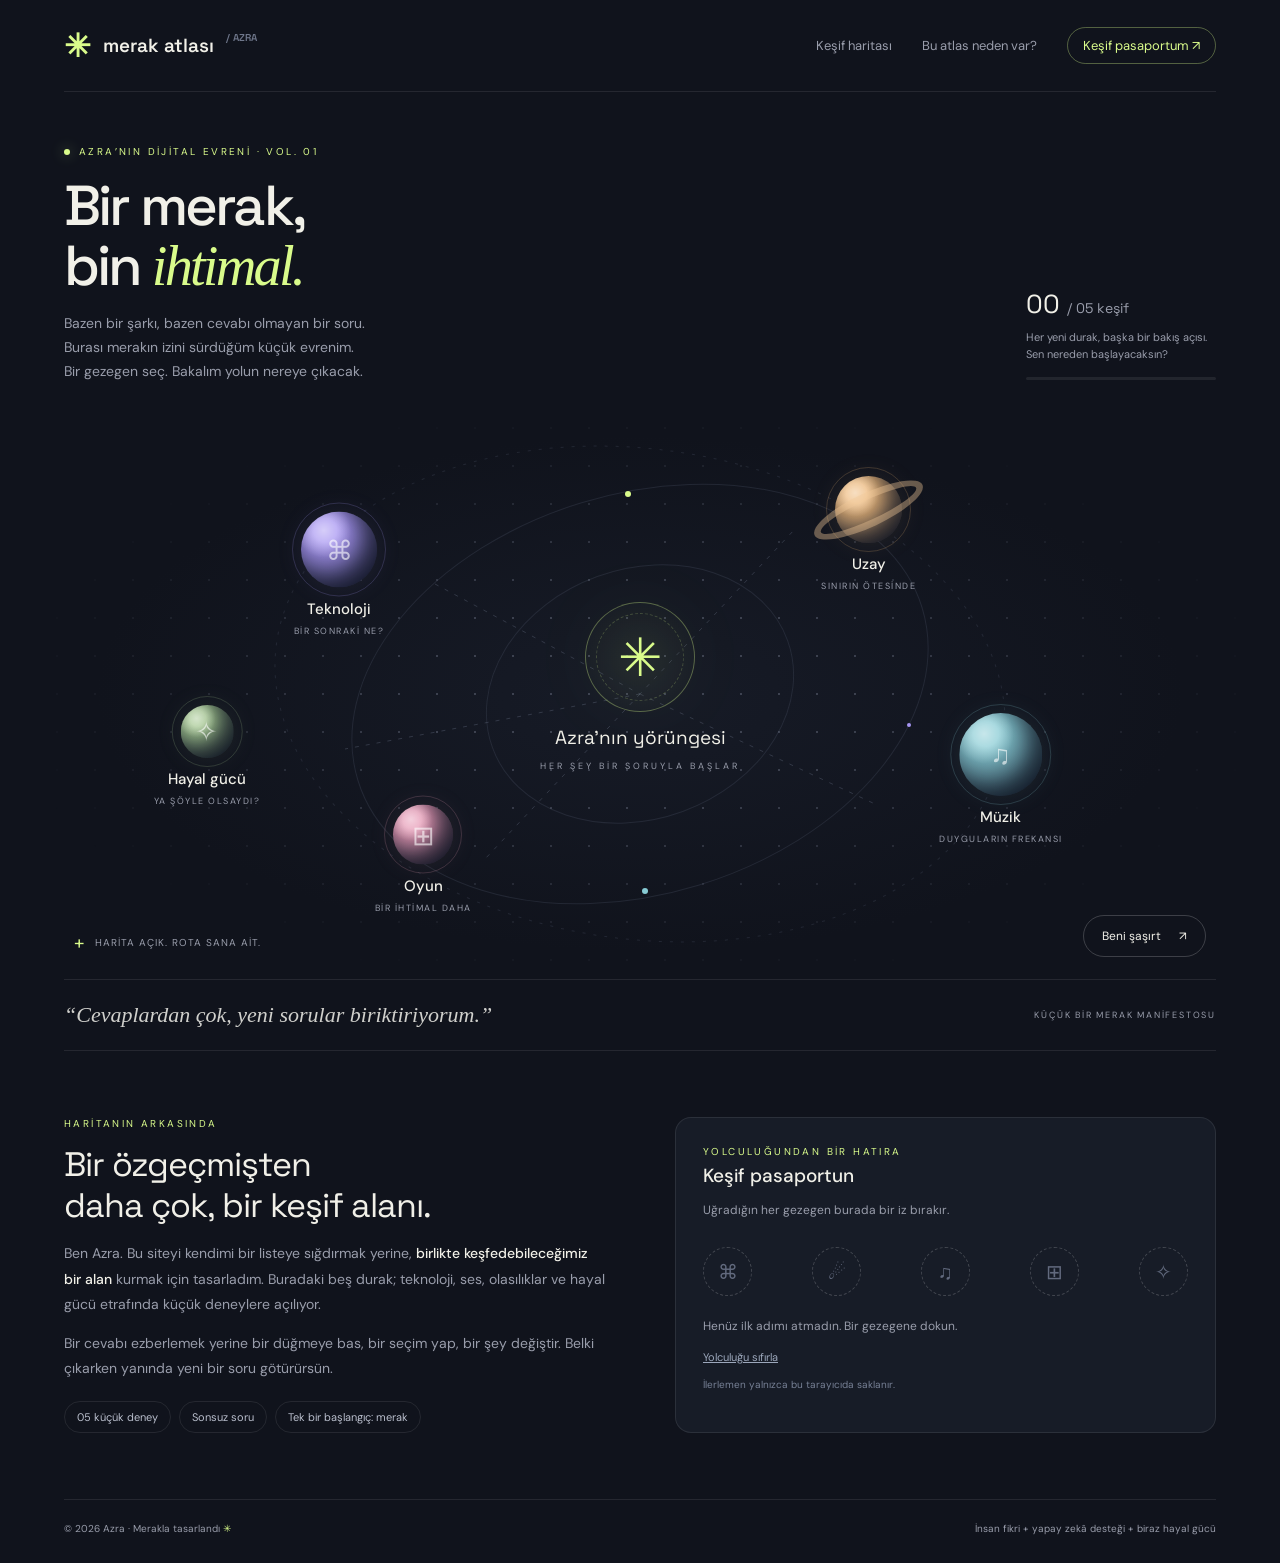
==== index.html @ 56cbf7e5 "Build Azra’s interactive curiosity atlas" ====
<!DOCTYPE html>
<html lang="tr">
<head>
<meta charset="UTF-8"><meta name="viewport" content="width=device-width, initial-scale=1">
<meta name="description" content="Azra’nın Merak Atlası. Teknolojiden müziğe, uzaydan hayal gücüne uzanan etkileşimli bir keşif yolculuğu.">
<meta name="theme-color" content="#10131c"><title>Azra’nın Merak Atlası</title>
<link rel="icon" href="data:image/svg+xml,%3Csvg xmlns='http://www.w3.org/2000/svg' viewBox='0 0 64 64'%3E%3Crect width='64' height='64' rx='18' fill='%2310131c'/%3E%3Cpath d='M32 8L38 26L56 32L38 38L32 56L26 38L8 32L26 26Z' fill='%23d9fb8b'/%3E%3C/svg%3E">
<style>
@import url('https://fonts.googleapis.com/css2?family=DM+Sans:wght@400;500;600;700&family=Space+Grotesk:wght@400;500;600;700&display=swap');
:root{--bg:#10131c;--ink:#f1f0e8;--muted:#999dab;--lime:#d9fb8b;--line:#ffffff16;--panel:#191e2a;--font:'DM Sans',sans-serif}*{box-sizing:border-box}html{scroll-behavior:smooth}body{margin:0;background:var(--bg);color:var(--ink);font-family:var(--font);font-size:15px}button,a,input{ -webkit-tap-highlight-color:transparent}button,input{font:inherit}button,a{touch-action:manipulation}button{cursor:pointer}button:focus-visible,a:focus-visible,input:focus-visible{outline:2px solid var(--lime);outline-offset:5px}button{color:inherit}a{color:inherit;text-decoration:none}header{height:92px;margin:0 5%;display:flex;align-items:center;justify-content:space-between;border-bottom:1px solid var(--line)}.brand{display:flex;gap:12px;align-items:center;font-family:'Space Grotesk',sans-serif;font-weight:600;font-size:19px}.spark{color:var(--lime);font-size:32px}.nav{display:flex;gap:30px;align-items:center;font-size:13px}.nav a{color:var(--muted)}.nav a:hover{color:var(--ink)}.nav .pill{color:var(--lime);border:1px solid #d9fb8b55;padding:9px 15px;border-radius:30px}.intro{padding:53px 5% 0;display:flex;justify-content:space-between;gap:40px;align-items:flex-end}.eyebrow{text-transform:uppercase;letter-spacing:2.4px;font-size:10px;color:var(--lime);display:flex;align-items:center;gap:9px}.dot{height:6px;width:6px;background:var(--lime);border-radius:50%;box-shadow:0 0 14px #d9fb8b77}h1{font-family:'Space Grotesk',sans-serif;font-size:clamp(38px,4.4vw,64px);font-weight:500;line-height:1.06;letter-spacing:-2.8px;margin:18px 0 16px}h1 span{font-family:Georgia,serif;font-style:italic;color:var(--lime);font-weight:400}.intro p{color:var(--muted);line-height:1.7;margin:0;max-width:425px;font-size:14px}.intro-right{max-width:215px;padding-bottom:4px}.intro-right .small{font-size:11px;color:var(--muted);line-height:1.6}.count{font-family:'Space Grotesk',sans-serif;font-size:26px;margin-bottom:8px}.count small{color:var(--muted);font-size:14px}.progress{height:3px;width:190px;background:#ffffff13;margin-top:13px;border-radius:3px;overflow:hidden}.progress i{display:block;width:0;height:100%;background:var(--lime);transition:width .5s}.map-wrap{position:relative;margin:25px 3% 0}.map{height:570px;position:relative;isolation:isolate;overflow:hidden;border-radius:20px;background:radial-gradient(ellipse at 50% 50%,#242b3c55,transparent 64%)}.grid{position:absolute;inset:0;z-index:-2;opacity:.26;background-image:radial-gradient(#aeb6ce 1px,transparent 1px);background-size:38px 38px;mask-image:radial-gradient(ellipse,#000 25%,transparent 75%)}.orbits{position:absolute;width:770px;height:510px;left:50%;top:50%;transform:translate(-50%,-50%);color:#626b8238;pointer-events:none}.orbit{fill:none;stroke:currentColor;stroke-width:1}.orbit.dashed{stroke-dasharray:3 8}.connections{stroke:#77829a4d;stroke-dasharray:4 7;stroke-width:1;fill:none}.center{position:absolute;left:50%;top:49%;transform:translate(-50%,-50%);text-align:center;pointer-events:none}.core{width:110px;height:110px;border:1px solid #d9fb8b55;border-radius:50%;display:grid;place-items:center;position:relative;background:radial-gradient(circle,#d9fb8b16,transparent);box-shadow:0 0 80px #d9fb8b0a;margin:auto}.core:before{content:'';position:absolute;inset:10px;border:1px dashed #d9fb8b35;border-radius:50%;animation:spin 80s linear infinite}.core span{font-size:53px;color:var(--lime);font-weight:400}.center p{font-family:'Space Grotesk',sans-serif;margin:13px 0 4px;font-size:19px}.center small{font-size:9px;color:var(--muted);letter-spacing:3px;text-transform:uppercase}.planet{position:absolute;transform:translate(-50%,-50%);border:0;background:transparent;display:flex;flex-direction:column;align-items:center;gap:11px;padding:14px;min-width:130px;transition:filter .3s;--color:#92a8ff}.planet:hover .sphere,.planet:focus-visible .sphere{transform:translateY(-7px) scale(1.07);box-shadow:0 0 50px color-mix(in srgb,var(--color) 25%,transparent)}.sphere{width:76px;height:76px;border-radius:50%;background:radial-gradient(circle at 30% 25%,#fff8 0,transparent 35%),radial-gradient(circle at 32% 25%,var(--color) 0,var(--color) 15%,#141b2d 94%);box-shadow:inset -12px -10px 18px #090d1877,0 0 28px color-mix(in srgb,var(--color) 10%,transparent);position:relative;transition:transform .4s,box-shadow .4s;display:grid;place-items:center;color:#fff9;font-size:27px;font-family:'Space Grotesk',sans-serif}.sphere:after{content:'';position:absolute;inset:-9px;border:1px solid color-mix(in srgb,var(--color) 20%,transparent);border-radius:50%}.planet .label{font-size:15px;font-weight:500}.planet .sub{font-size:9px;letter-spacing:1.5px;text-transform:uppercase;color:var(--muted);margin-top:-5px}.planet.visited .label:after{content:' ↗';color:var(--lime)}.planet.visited .sphere:after{border-color:var(--lime)}.tech{left:25%;top:29%;--color:#a795f2}.cosmos{left:69%;top:22%;--color:#eeb97b}.music{left:80%;top:65%;--color:#87cbd4}.play{left:32%;top:79%;--color:#e699b5}.create{left:14%;top:61%;--color:#a4c790}.cosmos .sphere{height:67px;width:67px}.music .sphere{width:83px;height:83px}.play .sphere{width:60px;height:60px}.create .sphere{width:53px;height:53px}.cosmos .ring{position:absolute;width:119px;height:34px;border:7px solid #f0c79765;transform:rotate(-25deg);border-radius:50%}.map-note{position:absolute;left:3%;bottom:24px;color:var(--muted);font-size:10px;letter-spacing:1px;display:flex;gap:10px;align-items:center}.map-note:before{content:'+';font-size:19px;color:var(--lime)}.random{position:absolute;right:3%;bottom:22px;background:transparent;border:1px solid #ffffff30;border-radius:28px;padding:12px 18px;font-size:12px}.random:hover{background:var(--lime);color:var(--bg);border-color:var(--lime)}.random span{margin-left:15px}.ticker{margin:0 5%;padding:22px 0;border-top:1px solid var(--line);border-bottom:1px solid var(--line);display:flex;justify-content:space-between;gap:15px;align-items:center}.ticker p{font-family:Georgia,serif;font-size:22px;font-style:italic;margin:0;color:#d0d0cc}.ticker .tiny{text-transform:uppercase;letter-spacing:1.8px;font-size:9px;color:var(--muted)}.about{padding:66px 5%;display:grid;grid-template-columns:1fr 1fr;gap:70px;max-width:1300px;margin:auto}.about h2{font-family:'Space Grotesk',sans-serif;font-weight:400;font-size:34px;letter-spacing:-1px;line-height:1.2;margin:15px 0}.about p{font-size:14px;color:var(--muted);line-height:1.8}.about strong{font-weight:500;color:var(--ink)}.tags{display:flex;flex-wrap:wrap;gap:8px;margin-top:20px}.tags span{font-size:11px;border:1px solid var(--line);border-radius:20px;padding:8px 12px;color:#b9becc}.passport{background:#171c27;border:1px solid var(--line);border-radius:16px;padding:27px;position:relative}.passport h3{font-weight:500;font-size:19px;margin:5px 0 9px}.stamps{display:flex;justify-content:space-between;gap:12px;margin:26px 0 20px}.stamp{height:49px;width:49px;border:1px dashed #ffffff30;color:#626a7e;border-radius:50%;display:grid;place-items:center;font-size:20px;transition:.4s}.stamp.done{background:#d9fb8b15;color:var(--lime);border-color:var(--lime);transform:rotate(-9deg)}.passport p{font-size:12px;margin-bottom:0}.reset{background:none;border:0;padding:0;color:#9ca7bb;font-size:11px;text-decoration:underline;margin-top:12px}footer{margin:0 5%;border-top:1px solid var(--line);padding:22px 0 28px;display:flex;justify-content:space-between;font-size:10px;color:var(--muted)}.footer-spark{color:var(--lime)}dialog{border:1px solid #ffffff20;border-radius:22px;background:#171d29;color:var(--ink);padding:0;width:min(600px,calc(100% - 28px));max-height:88dvh;box-shadow:0 30px 150px #0009}dialog::backdrop{background:#070b14c9;backdrop-filter:blur(9px)}.dialog-inner{padding:33px}.dialog-top{display:flex;justify-content:space-between;align-items:center}.dialog-number{font-size:10px;letter-spacing:2px;color:var(--lime)}.close{border:1px solid var(--line);background:transparent;border-radius:50%;width:34px;height:34px;font-size:21px}.close:hover{background:#ffffff12}dialog h2{font-family:'Space Grotesk',sans-serif;font-size:34px;font-weight:500;letter-spacing:-1.5px;margin:25px 0 12px}dialog p{color:#adb4c4;line-height:1.75;font-size:14px}.experiment{background:#10151f;border:1px solid #ffffff10;border-radius:14px;padding:22px;margin-top:23px}.experiment h3{font-size:15px;font-weight:500;margin:0 0 10px}.experiment label{display:block;color:#b5bbca;font-size:12px;margin-bottom:12px}.choices{display:flex;gap:8px;flex-wrap:wrap}.choices button,.action{background:#242c3d;border:1px solid #ffffff15;border-radius:9px;padding:10px 14px;font-size:12px}.choices button:hover,.choices button.selected{border-color:var(--lime);color:var(--lime);background:#d9fb8b0c}.result{margin:17px 0 0!important;min-height:24px;color:var(--lime)!important;font-size:13px!important}.experiment input[type=range]{width:100%;accent-color:var(--lime)}.value{font-family:'Space Grotesk',sans-serif;color:var(--lime);font-size:29px;margin:12px 0}.dialog-foot{border-top:1px solid var(--line);padding-top:18px;margin-top:25px;color:#828b9d;font-size:10px;letter-spacing:.5px}.mini-grid{display:grid;grid-template-columns:repeat(3,1fr);gap:7px;margin-top:16px}.mini-grid button{aspect-ratio:1.5;border:1px solid #ffffff18;background:#242c3d;border-radius:8px;font-size:23px}.mini-grid button:hover{border-color:var(--lime)}.visualizer{display:flex;align-items:center;justify-content:center;gap:5px;height:65px;margin:14px 0}.visualizer i{display:block;width:7px;height:10px;background:#87cbd4;border-radius:5px;transition:height .3s}.visualizer.active i{animation:wave .7s ease-in-out infinite alternate;animation-delay:calc(var(--i)*-.09s)}@keyframes wave{to{height:calc(14px + var(--i)*4px)}}@keyframes spin{to{transform:rotate(360deg)}}.toast{position:fixed;bottom:25px;left:50%;transform:translate(-50%,30px);background:var(--lime);color:var(--bg);padding:13px 22px;border-radius:30px;opacity:0;pointer-events:none;transition:.4s;z-index:5;font-size:13px;text-align:center}.toast.show{opacity:1;transform:translate(-50%,0)}
@media(min-width:1500px){body{max-width:1600px;margin:auto}.map{height:650px}}@media(max-width:760px){header{height:75px}.brand{font-size:16px}.nav{gap:16px}.nav a:first-child{display:none}.intro{padding-top:35px;align-items:flex-start}.intro-right{display:none}h1{letter-spacing:-1.8px}.intro p{font-size:13px}.map-wrap{margin-top:10px}.map{height:570px}.orbits{width:620px;height:540px}.tech{left:27%;top:21%}.cosmos{left:74%;top:26%}.music{left:77%;top:68%}.create{left:20%;top:51%}.play{left:35%;top:80%}.core{width:84px;height:84px}.core span{font-size:40px}.center{left:52%;top:48%}.center p{font-size:16px}.sphere{width:63px;height:63px}.music .sphere{width:67px;height:67px}.planet{min-width:100px;padding:10px;gap:10px}.planet .label{font-size:13px}.planet .sub{font-size:8px}.map-note{bottom:13px;font-size:8px;max-width:110px;line-height:1.6}.random{bottom:10px;font-size:10px;padding:10px 13px}.ticker{padding:21px 0}.ticker p{font-size:18px;max-width:230px}.ticker .tiny{font-size:8px;max-width:70px;text-align:right}.about{padding:40px 5%;grid-template-columns:1fr;gap:25px}.about h2{font-size:29px}.dialog-inner{padding:24px}.dialog-inner h2{font-size:29px}.experiment{padding:18px}footer{font-size:9px;gap:20px}.toast{width:85%;border-radius:15px}.stamps{gap:8px}.stamp{width:44px;height:44px}}
@media(prefers-reduced-motion:reduce){*,*:before,*:after{animation:none!important;transition:none!important;scroll-behavior:auto!important}}
</style></head>
<body>
<header><a href="#" class="brand" aria-label="Merak Atlası ana sayfa"><span class="spark">✳</span> merak atlası<span style="color:#6f778b;font-size:10px;align-self:flex-start;margin-top:5px">/ AZRA</span></a><nav class="nav" aria-label="Ana menü"><a href="#harita">Keşif haritası</a><a href="#hikaye">Bu atlas neden var?</a><a class="pill" href="#pasaport">Keşif pasaportum ↗</a></nav></header>
<main>
<section class="intro"><div><div class="eyebrow"><span class="dot"></span> AZRA’NIN DİJİTAL EVRENİ · VOL. 01</div><h1>Bir merak,<br>bin <span>ihtimal.</span></h1><p>Bazen bir şarkı, bazen cevabı olmayan bir soru.<br>Burası merakın izini sürdüğüm küçük evrenim.<br>Bir gezegen seç. Bakalım yolun nereye çıkacak.</p></div><div class="intro-right"><div class="count"><span id="count">00</span> <small>/ 05 keşif</small></div><div class="small">Her yeni durak, başka bir bakış açısı.<br>Sen nereden başlayacaksın?</div><div class="progress" role="progressbar" aria-label="Keşif ilerlemesi" aria-valuemin="0" aria-valuemax="5" aria-valuenow="0"><i id="progress"></i></div></div></section>
<section class="map-wrap" id="harita" aria-label="Etkileşimli merak haritası"><div class="map"><div class="grid"></div><svg class="orbits" viewBox="0 0 770 510" aria-hidden="true"><ellipse class="orbit" cx="385" cy="255" rx="157" ry="125" transform="rotate(-20 385 255)"/><ellipse class="orbit" cx="385" cy="255" rx="295" ry="200" transform="rotate(-17 385 255)"/><ellipse class="orbit dashed" cx="385" cy="255" rx="367" ry="245" transform="rotate(8 385 255)"/><path class="connections" d="M180 145L385 255L540 90M385 255L620 365M385 255L230 420M385 255L90 310"/><circle cx="373" cy="55" r="3" fill="#d9fb8b"/><circle cx="654" cy="286" r="2" fill="#a795f2"/><circle cx="390" cy="452" r="3" fill="#87cbd4"/></svg><div class="center"><div class="core"><span>✳</span></div><p>Azra’nın yörüngesi</p><small>Her şey bir soruyla başlar</small></div>
<button class="planet tech" data-topic="tech" aria-label="Teknoloji gezegenini keşfet"><span class="sphere">⌘</span><span class="label">Teknoloji</span><span class="sub">Bir sonraki ne?</span></button>
<button class="planet cosmos" data-topic="cosmos" aria-label="Uzay gezegenini keşfet"><span class="sphere"><span class="ring"></span></span><span class="label">Uzay</span><span class="sub">Sınırın ötesinde</span></button>
<button class="planet music" data-topic="music" aria-label="Müzik gezegenini keşfet"><span class="sphere">♫</span><span class="label">Müzik</span><span class="sub">Duyguların frekansı</span></button>
<button class="planet play" data-topic="play" aria-label="Oyun gezegenini keşfet"><span class="sphere">⊞</span><span class="label">Oyun</span><span class="sub">Bir ihtimal daha</span></button>
<button class="planet create" data-topic="create" aria-label="Hayal gücü gezegenini keşfet"><span class="sphere">✧</span><span class="label">Hayal gücü</span><span class="sub">Ya şöyle olsaydı?</span></button>
<div class="map-note">HARİTA AÇIK. ROTA SANA AİT.</div><button class="random" id="random">Beni şaşırt <span>↗</span></button></div></section>
<div class="ticker"><p>“Cevaplardan çok, yeni sorular biriktiriyorum.”</p><span class="tiny">Küçük bir merak manifestosu</span></div>
<section class="about" id="hikaye"><div><div class="eyebrow">HARİTANIN ARKASINDA</div><h2>Bir özgeçmişten<br>daha çok, bir keşif alanı.</h2><p>Ben Azra. Bu siteyi kendimi bir listeye sığdırmak yerine, <strong>birlikte keşfedebileceğimiz bir alan</strong> kurmak için tasarladım. Buradaki beş durak; teknoloji, ses, olasılıklar ve hayal gücü etrafında küçük deneylere açılıyor.</p><p>Bir cevabı ezberlemek yerine bir düğmeye bas, bir seçim yap, bir şey değiştir. Belki çıkarken yanında yeni bir soru götürürsün.</p><div class="tags"><span>05 küçük deney</span><span>Sonsuz soru</span><span>Tek bir başlangıç: merak</span></div></div><aside class="passport" id="pasaport"><div class="eyebrow">YOLCULUĞUNDAN BİR HATIRA</div><h3>Keşif pasaportun</h3><p>Uğradığın her gezegen burada bir iz bırakır.</p><div class="stamps" aria-label="Keşfedilen gezegenler"><span class="stamp" data-stamp="tech" title="Teknoloji">⌘</span><span class="stamp" data-stamp="cosmos" title="Uzay">☄</span><span class="stamp" data-stamp="music" title="Müzik">♫</span><span class="stamp" data-stamp="play" title="Oyun">⊞</span><span class="stamp" data-stamp="create" title="Hayal gücü">✧</span></div><p id="passport-text" aria-live="polite">Henüz ilk adımı atmadın. Bir gezegene dokun.</p><button class="reset" id="reset">Yolculuğu sıfırla</button><p style="font-size:10px;color:#778196">İlerlemen yalnızca bu tarayıcıda saklanır.</p></aside></section>
</main><footer><span>© <span id="year">2026</span> Azra · Merakla tasarlandı <span class="footer-spark">✳</span></span><span>İnsan fikri + yapay zekâ desteği + biraz hayal gücü</span></footer>
<dialog id="detail" aria-labelledby="dialog-title"><div class="dialog-inner"><div class="dialog-top"><span class="dialog-number" id="dialog-number"></span><button class="close" id="close" aria-label="Gezegeni kapat">×</button></div><h2 id="dialog-title"></h2><p id="dialog-desc"></p><div class="experiment" id="experiment"></div><div class="dialog-foot">MERAK ATLASI / Her keşif yeni bir sorunun başlangıcı.</div></div></dialog><div class="toast" role="status" id="toast"></div>
<script>
'use strict';
const $=s=>document.querySelector(s);const $$=s=>[...document.querySelectorAll(s)];
const topics={
tech:{n:'01',title:'Geleceği kim tasarlıyor?',desc:'Teknolojiye bakınca yalnızca ekranları değil, henüz kurulmamış ihtimalleri de görüyorum. Bir fikri çalışan bir şeye dönüştürmek nasıl bir his? Bu atlas, o sorunun küçük bir denemesi.',html:'<h3>Bir yapay zekâya ne öğretirdin?</h3><label>Bir görev seç, arkasındaki soruyu keşfet.</label><div class="choices"><button data-ai="art">Sanat üretmek</button><button data-ai="nature">Doğayı korumak</button><button data-ai="space">Uzayı keşfetmek</button></div><p class="result" id="ai-result" aria-live="polite">Bir fikrin peşinden git. ↗</p>'},
cosmos:{n:'02',title:'Ya başka bir yerde olsaydık?',desc:'Gökyüzüne bakınca ölçeğimiz değişiyor. Aynı insan, başka bir gezegende bambaşka bir ağırlığa sahip olabilir. Peki bizi biz yapan, bulunduğumuz yer mi?',html:'<h3>Kozmik tartı</h3><label for="weight">Dünya’daki kütleni seç (kg). Bu bilgi kaydedilmez.</label><input id="weight" type="range" min="10" max="150" value="60"><div class="value"><span id="earth-weight">60</span> kg</div><div class="choices"><button data-gravity="0.165">Ay</button><button data-gravity="0.38" class="selected">Mars</button><button data-gravity="2.53">Jüpiter</button></div><p class="result" id="gravity-result" aria-live="polite">Mars’ta bir tartı yaklaşık 22,8 kg gösterirdi.</p><p style="font-size:11px;margin-bottom:0">Kütlen değişmez; yerçekimine bağlı ağırlığın değişir. Değerler yaklaşık yüzey yerçekimi oranlarıdır. Jüpiter’in katı bir yüzeyi yoktur; sonuç kuramsaldır.</p>'},
music:{n:'03',title:'Bir duygunun sesi var mı?',desc:'Bazen kelimeler yetmez; bir ritim işi devralır. Aynı birkaç nota, başka bir hızda bambaşka hissettirebilir. Burada hazır bir çalma listesi yerine kendi küçük ses manzaran var.',html:'<h3>Şu an hangi frekanstasın?</h3><label>Bir ruh hâli seç. Üç notalık küçük bir ses çalacak.</label><div class="choices"><button data-mood="calm">Sakin bir akşam</button><button data-mood="focus">Tam odak</button><button data-mood="bright">Biraz enerji</button></div><div class="visualizer" aria-hidden="true">'+Array.from({length:13},(_,i)=>'<i style="--i:'+((i%7)+1)+'"></i>').join('')+'</div><p class="result" id="music-result" aria-live="polite">Sesi başlatmak için bir ruh hâline dokun.</p><button class="action" id="stop-sound">Sesi durdur</button>'},
play:{n:'04',title:'Her seçim başka bir dünya.',desc:'Oyunları ilginç yapan şey, aynı kuralların içinde farklı yollar bulabilmek. Bazen hız, bazen dikkat, bazen de yeniden denemek gerekiyor. Şimdi kısa bir hafıza molası.',html:'<h3>Yörünge hafızası</h3><label>Altı kartın içinde üç eş çift var. Hepsini bulabilir misin?</label><div class="mini-grid" id="memory"></div><p class="result" id="game-result" aria-live="polite">İlk iki kartını seç.</p><button class="action" id="new-game">Yeniden karıştır ↻</button>'},
create:{n:'05',title:'Olmayan bir şeyi hayal et.',desc:'Yeni fikirler bazen çok uzak iki şeyi yan yana koyunca beliriyor. Bir kütüphane ile bir bulutun ortak noktası ne olabilir? Cevap aramak zorunda değilsin. Bir tane icat edebilirsin.',html:'<h3>Fikir çarpıştırıcısı</h3><label>İki beklenmedik kavram, tek bir yeni ihtimal.</label><div id="idea" class="value" style="font-size:23px">Bir bulut + bir kütüphane</div><button class="action" id="new-idea">Yeni bir ihtimal üret ↗</button><p class="result" id="idea-result" aria-live="polite">Ya her yağmur damlası bir hikâye taşısaydı?</p>'}
};
let visited=new Set();try{const saved=JSON.parse(localStorage.getItem('azra-atlas-v1')||'[]');if(Array.isArray(saved))visited=new Set(saved.filter(k=>Object.hasOwn(topics,k)));}catch{}
let activeTopic=null,lastTrigger=null,gameTimer=null,audioCtx=null,soundNodes=[],soundTimer=null;
function save(){try{localStorage.setItem('azra-atlas-v1',JSON.stringify([...visited]));}catch{}}
function update(){ $('#count').textContent=String(visited.size).padStart(2,'0');$('#progress').style.width=visited.size*20+'%';$('.progress').setAttribute('aria-valuenow',visited.size);$$('[data-topic]').forEach(e=>e.classList.toggle('visited',visited.has(e.dataset.topic)));$$('[data-stamp]').forEach(e=>{e.classList.toggle('done',visited.has(e.dataset.stamp));e.setAttribute('aria-label',topics[e.dataset.stamp].title+(visited.has(e.dataset.stamp)?' — keşfedildi':' — henüz keşfedilmedi'));});$('#passport-text').textContent=visited.size===5?'Tüm yörüngeleri keşfettin. Artık sen de bu atlasın bir parçasısın. ✳':visited.size?visited.size+' / 5 durak keşfedildi. Sıradaki soru hangi gezegende?':'Henüz ilk adımı atmadın. Bir gezegene dokun.';}
function toast(t){$('#toast').textContent=t;$('#toast').classList.add('show');setTimeout(()=>$('#toast').classList.remove('show'),3500);}
function openTopic(key,trigger){stopSound();clearTimeout(gameTimer);activeTopic=key;lastTrigger=trigger||$('#random');const t=topics[key];$('#dialog-number').textContent='KEŞİF '+t.n+' / 05';$('#dialog-title').textContent=t.title;$('#dialog-desc').textContent=t.desc;$('#experiment').innerHTML=t.html;const wasComplete=visited.size===5;visited.add(key);save();update();$('#detail').showModal();$('#detail').scrollTop=0;if(!wasComplete&&visited.size===5)toast('Beş gezegen, beş yeni bakış açısı. Yolculuk tamam! ✳');setup(key);}
$$('[data-topic]').forEach(b=>b.addEventListener('click',()=>openTopic(b.dataset.topic,b)));
$('#random').addEventListener('click',()=>{const unexplored=Object.keys(topics).filter(k=>!visited.has(k));const pool=unexplored.length?unexplored:Object.keys(topics);openTopic(pool[Math.floor(Math.random()*pool.length)],$('#random'));});
$('#close').addEventListener('click',()=>$('#detail').close());$('#detail').addEventListener('click',e=>{if(e.target===$('#detail')){const r=$('#detail').getBoundingClientRect();if(e.clientX<r.left||e.clientX>r.right||e.clientY<r.top||e.clientY>r.bottom)$('#detail').close();}});$('#detail').addEventListener('close',()=>{stopSound();clearTimeout(gameTimer);lastTrigger?.focus();});
$('#reset').addEventListener('click',()=>{visited.clear();save();update();toast('Yeni bir yolculuk için her şey hazır.');});
function select(button){[...button.parentElement.children].forEach(b=>b.classList.remove('selected'));button.classList.add('selected');}
function setup(key){
if(key==='tech')$$('[data-ai]').forEach(b=>b.addEventListener('click',()=>{select(b);$('#ai-result').textContent={art:'Bir makine resim yapabiliyorsa, sanatı değerli kılan sonuç mu, niyet mi?',nature:'Bir ormanın sesini dinleyip tehlikeyi erkenden fark eden bir sistem düşün. Önce ona hangi sesleri öğretirdin?',space:'İnsanların henüz gidemediği bir yere bir robot gönderiyorsun. İlk sorusu ne olsun?'}[b.dataset.ai];}));
if(key==='cosmos'){let ratio=.38,planet='Mars';const calc=()=>{$('#earth-weight').textContent=$('#weight').value;$('#gravity-result').textContent=planet+' üzerinde bir tartı yaklaşık '+(Number($('#weight').value)*ratio).toLocaleString('tr-TR',{maximumFractionDigits:1})+' kg gösterirdi.';};$('#weight').addEventListener('input',calc);$$('[data-gravity]').forEach(b=>b.addEventListener('click',()=>{select(b);ratio=Number(b.dataset.gravity);planet=b.textContent;calc();}));}
if(key==='music'){$$('[data-mood]').forEach(b=>b.addEventListener('click',()=>{select(b);playSound(b.dataset.mood);}));$('#stop-sound').addEventListener('click',()=>{stopSound();$('#music-result').textContent='Biraz sessizlik de müziğin parçası.';});}
if(key==='play'){newGame();$('#new-game').addEventListener('click',newGame);}
if(key==='create'){const ideas=[['Bir ayna + bir zaman makinesi','Ya aynada yüzünü değil, henüz vermediğin kararları görseydin?'],['Bir bahçe + bir şarkı','Ya her bitki büyüdükçe başka bir nota çalsaydı?'],['Bir şehir + bir defter','Ya sokaklar, sakinlerinin yazdığı hikâyelere göre şekillenseydi?'],['Bir yıldız + bir posta kutusu','Ya gönderdiğin mektuplar gelecekteki sana ulaşsaydı?'],['Bir deniz + bir müze','Ya dalgalar kıyıya unutulmuş anılar getirseydi?'],['Bir robot + bir rüya','Ya bir robot ilk kez rüya görseydi, bunu nasıl anlatırdı?']];let prev=-1;$('#new-idea').addEventListener('click',()=>{let i;do{i=Math.floor(Math.random()*ideas.length);}while(i===prev);prev=i;$('#idea').textContent=ideas[i][0];$('#idea-result').textContent=ideas[i][1];});}
}
function stopSound(){clearTimeout(soundTimer);soundNodes.forEach(n=>{try{n.stop();}catch{}});soundNodes=[];$('.visualizer')?.classList.remove('active');if(audioCtx){audioCtx.close().catch(()=>{});audioCtx=null;}}
async function playSound(mood){stopSound();const Ctx=window.AudioContext||window.webkitAudioContext;if(!Ctx){$('#music-result').textContent='Bu tarayıcı ses deneyini desteklemiyor.';return;}try{audioCtx=new Ctx();await audioCtx.resume();const config={calm:[[261.63,329.63,392],.65,'Sakinlik: yavaş ve yumuşak bir üçlü.'],focus:[[220,261.63,329.63],.4,'Odak: düzenli, sade, tekrarsız.'],bright:[[392,493.88,587.33],.24,'Enerji: biraz daha hızlı, biraz daha parlak.']}[mood];const base=audioCtx.currentTime;config[0].forEach((f,i)=>{const o=audioCtx.createOscillator(),g=audioCtx.createGain(),t=base+i*config[1];o.type='sine';o.frequency.value=f;g.gain.setValueAtTime(0,t);g.gain.linearRampToValueAtTime(.11,t+.04);g.gain.exponentialRampToValueAtTime(.001,t+config[1]+.6);o.connect(g);g.connect(audioCtx.destination);o.start(t);o.stop(t+config[1]+.65);soundNodes.push(o);});$('.visualizer').classList.add('active');$('#music-result').textContent=config[2];soundTimer=setTimeout(()=>stopSound(),(config[1]*3+.7)*1000);}catch{$('#music-result').textContent='Ses başlatılamadı. Başka bir ruh hâliyle yeniden deneyebilirsin.';}}
function newGame(){clearTimeout(gameTimer);let cards=['✳','✳','☾','☾','♫','♫'];for(let i=cards.length-1;i>0;i--){const j=Math.floor(Math.random()*(i+1));[cards[i],cards[j]]=[cards[j],cards[i]];}let first=null,locked=false,pairs=0,moves=0;$('#memory').replaceChildren();$('#game-result').textContent='İlk iki kartını seç.';cards.forEach((icon,i)=>{const b=document.createElement('button');b.textContent='·';b.setAttribute('aria-label',(i+1)+'. kapalı kart');b.addEventListener('click',()=>{if(locked||b.disabled||first===b)return;b.textContent=icon;b.setAttribute('aria-label',icon+' kartı');if(!first){first=b;return;}moves++;const prev=first;first=null;if(prev.textContent===icon){b.disabled=prev.disabled=true;b.style.color=prev.style.color='var(--lime)';pairs++;$('#game-result').textContent=pairs===3?'Tamamlandı! '+moves+' denemede tüm eşleri buldun. ✳':pairs+'/3 eş bulundu · '+moves+' deneme';}else{locked=true;$('#game-result').textContent=moves+' deneme. Bir daha bak, bir daha dene.';gameTimer=setTimeout(()=>{b.textContent=prev.textContent='·';b.setAttribute('aria-label',(i+1)+'. kapalı kart');prev.setAttribute('aria-label','Kapalı kart');locked=false;},800);}});$('#memory').append(b);});}
$('#year').textContent=new Date().getFullYear();update();
</script></body></html>
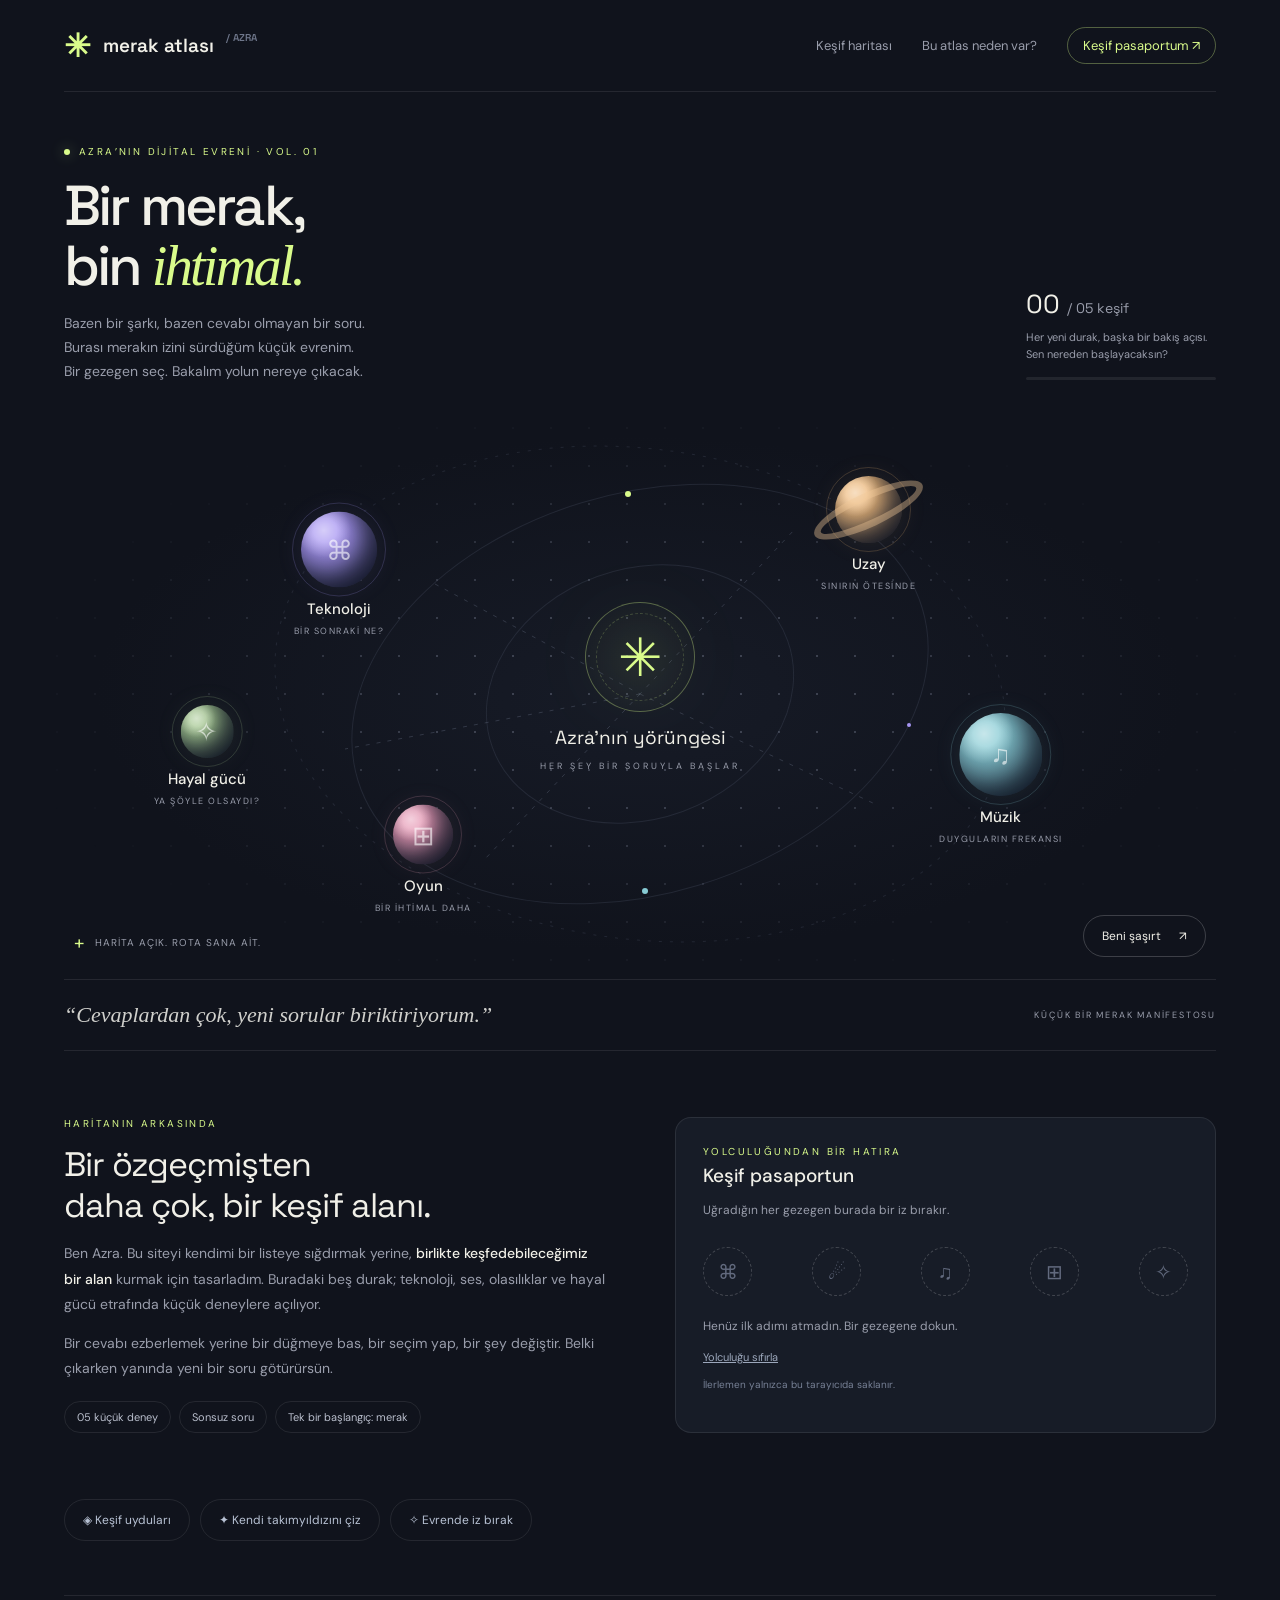
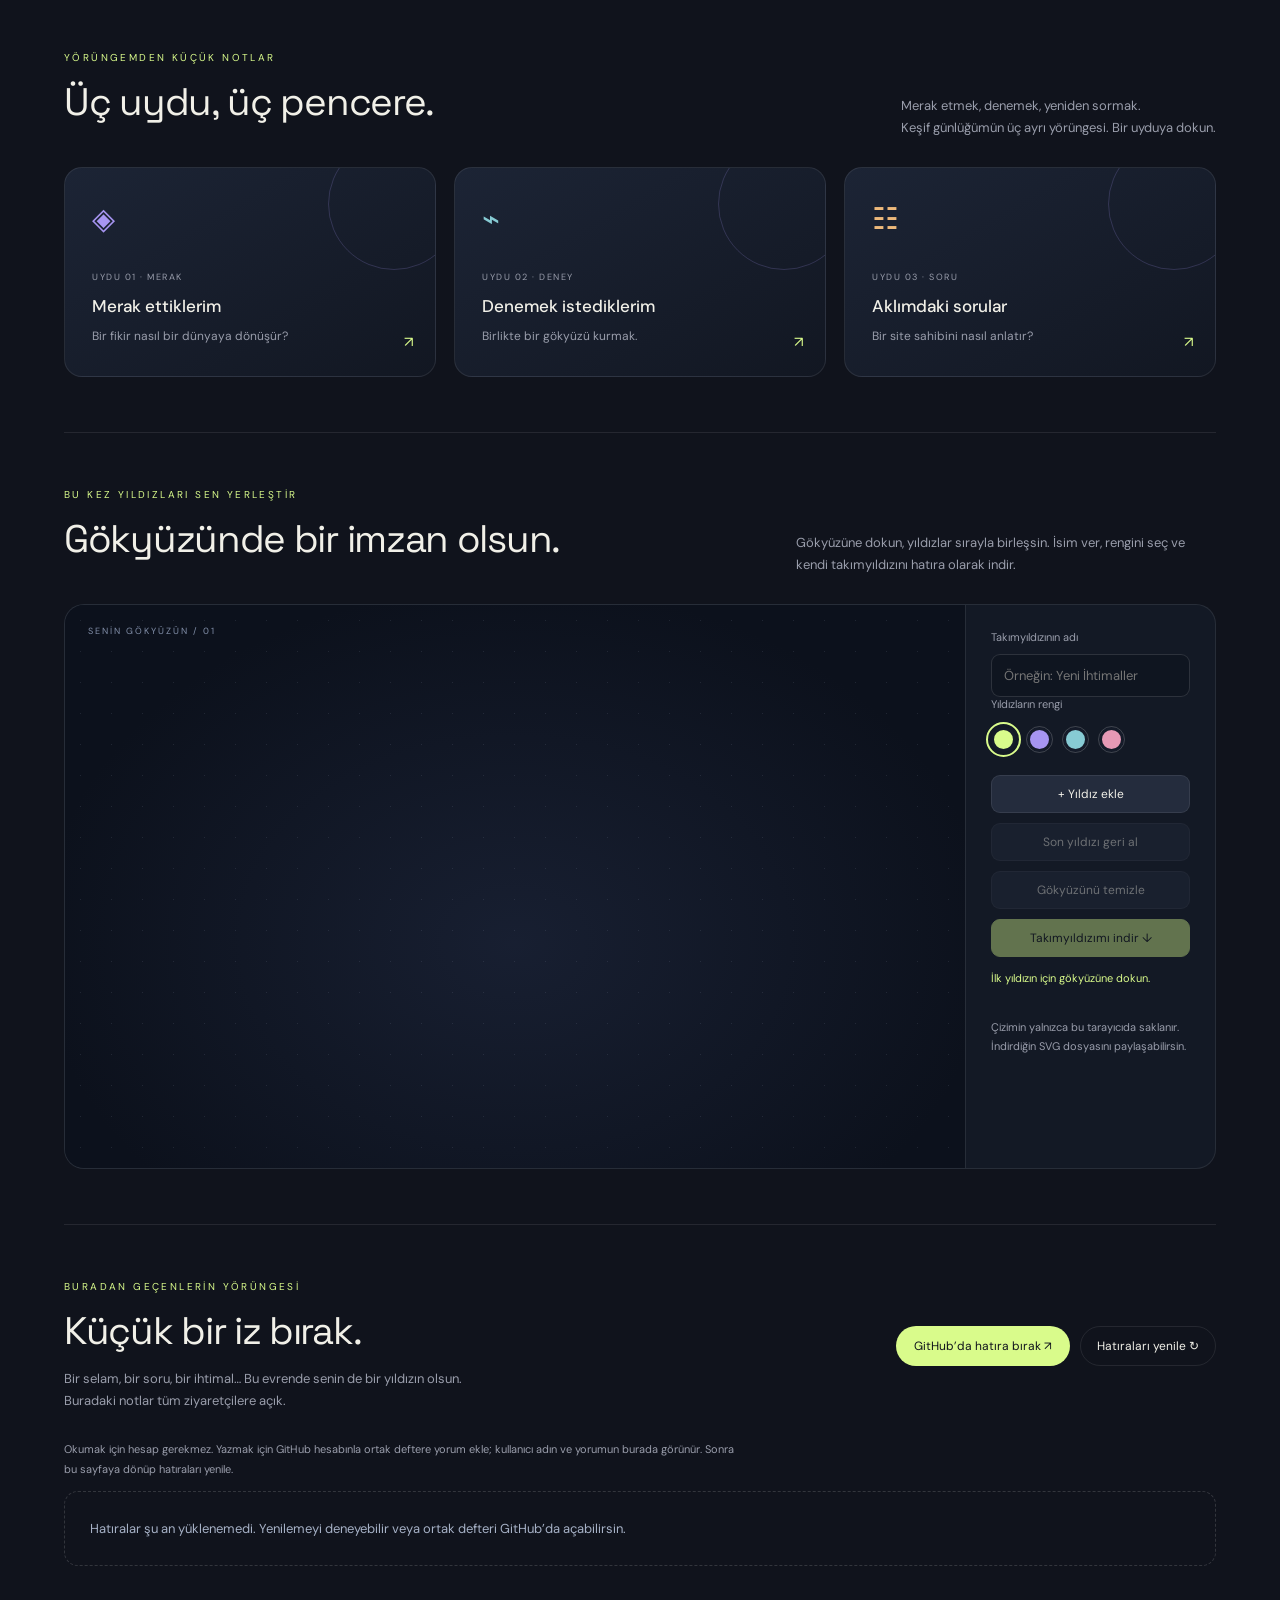
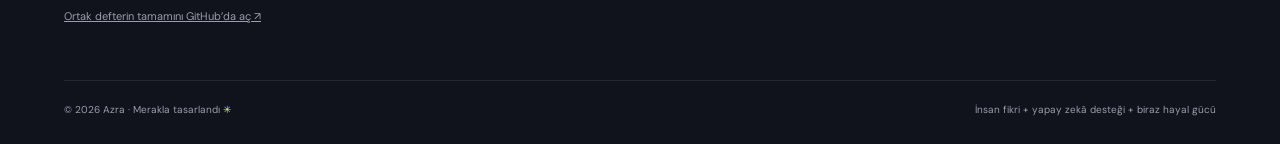
==== commit d2fce6cd: "Add constellation studio, discovery journal and public guestbook" ====
--- a/index.html
+++ b/index.html
@@ -8,9 +8,9 @@
 <style>
 @import url('https://fonts.googleapis.com/css2?family=DM+Sans:wght@400;500;600;700&family=Space+Grotesk:wght@400;500;600;700&display=swap');
 :root{--bg:#10131c;--ink:#f1f0e8;--muted:#999dab;--lime:#d9fb8b;--line:#ffffff16;--panel:#191e2a;--font:'DM Sans',sans-serif}*{box-sizing:border-box}html{scroll-behavior:smooth}body{margin:0;background:var(--bg);color:var(--ink);font-family:var(--font);font-size:15px}button,a,input{ -webkit-tap-highlight-color:transparent}button,input{font:inherit}button,a{touch-action:manipulation}button{cursor:pointer}button:focus-visible,a:focus-visible,input:focus-visible{outline:2px solid var(--lime);outline-offset:5px}button{color:inherit}a{color:inherit;text-decoration:none}header{height:92px;margin:0 5%;display:flex;align-items:center;justify-content:space-between;border-bottom:1px solid var(--line)}.brand{display:flex;gap:12px;align-items:center;font-family:'Space Grotesk',sans-serif;font-weight:600;font-size:19px}.spark{color:var(--lime);font-size:32px}.nav{display:flex;gap:30px;align-items:center;font-size:13px}.nav a{color:var(--muted)}.nav a:hover{color:var(--ink)}.nav .pill{color:var(--lime);border:1px solid #d9fb8b55;padding:9px 15px;border-radius:30px}.intro{padding:53px 5% 0;display:flex;justify-content:space-between;gap:40px;align-items:flex-end}.eyebrow{text-transform:uppercase;letter-spacing:2.4px;font-size:10px;color:var(--lime);display:flex;align-items:center;gap:9px}.dot{height:6px;width:6px;background:var(--lime);border-radius:50%;box-shadow:0 0 14px #d9fb8b77}h1{font-family:'Space Grotesk',sans-serif;font-size:clamp(38px,4.4vw,64px);font-weight:500;line-height:1.06;letter-spacing:-2.8px;margin:18px 0 16px}h1 span{font-family:Georgia,serif;font-style:italic;color:var(--lime);font-weight:400}.intro p{color:var(--muted);line-height:1.7;margin:0;max-width:425px;font-size:14px}.intro-right{max-width:215px;padding-bottom:4px}.intro-right .small{font-size:11px;color:var(--muted);line-height:1.6}.count{font-family:'Space Grotesk',sans-serif;font-size:26px;margin-bottom:8px}.count small{color:var(--muted);font-size:14px}.progress{height:3px;width:190px;background:#ffffff13;margin-top:13px;border-radius:3px;overflow:hidden}.progress i{display:block;width:0;height:100%;background:var(--lime);transition:width .5s}.map-wrap{position:relative;margin:25px 3% 0}.map{height:570px;position:relative;isolation:isolate;overflow:hidden;border-radius:20px;background:radial-gradient(ellipse at 50% 50%,#242b3c55,transparent 64%)}.grid{position:absolute;inset:0;z-index:-2;opacity:.26;background-image:radial-gradient(#aeb6ce 1px,transparent 1px);background-size:38px 38px;mask-image:radial-gradient(ellipse,#000 25%,transparent 75%)}.orbits{position:absolute;width:770px;height:510px;left:50%;top:50%;transform:translate(-50%,-50%);color:#626b8238;pointer-events:none}.orbit{fill:none;stroke:currentColor;stroke-width:1}.orbit.dashed{stroke-dasharray:3 8}.connections{stroke:#77829a4d;stroke-dasharray:4 7;stroke-width:1;fill:none}.center{position:absolute;left:50%;top:49%;transform:translate(-50%,-50%);text-align:center;pointer-events:none}.core{width:110px;height:110px;border:1px solid #d9fb8b55;border-radius:50%;display:grid;place-items:center;position:relative;background:radial-gradient(circle,#d9fb8b16,transparent);box-shadow:0 0 80px #d9fb8b0a;margin:auto}.core:before{content:'';position:absolute;inset:10px;border:1px dashed #d9fb8b35;border-radius:50%;animation:spin 80s linear infinite}.core span{font-size:53px;color:var(--lime);font-weight:400}.center p{font-family:'Space Grotesk',sans-serif;margin:13px 0 4px;font-size:19px}.center small{font-size:9px;color:var(--muted);letter-spacing:3px;text-transform:uppercase}.planet{position:absolute;transform:translate(-50%,-50%);border:0;background:transparent;display:flex;flex-direction:column;align-items:center;gap:11px;padding:14px;min-width:130px;transition:filter .3s;--color:#92a8ff}.planet:hover .sphere,.planet:focus-visible .sphere{transform:translateY(-7px) scale(1.07);box-shadow:0 0 50px color-mix(in srgb,var(--color) 25%,transparent)}.sphere{width:76px;height:76px;border-radius:50%;background:radial-gradient(circle at 30% 25%,#fff8 0,transparent 35%),radial-gradient(circle at 32% 25%,var(--color) 0,var(--color) 15%,#141b2d 94%);box-shadow:inset -12px -10px 18px #090d1877,0 0 28px color-mix(in srgb,var(--color) 10%,transparent);position:relative;transition:transform .4s,box-shadow .4s;display:grid;place-items:center;color:#fff9;font-size:27px;font-family:'Space Grotesk',sans-serif}.sphere:after{content:'';position:absolute;inset:-9px;border:1px solid color-mix(in srgb,var(--color) 20%,transparent);border-radius:50%}.planet .label{font-size:15px;font-weight:500}.planet .sub{font-size:9px;letter-spacing:1.5px;text-transform:uppercase;color:var(--muted);margin-top:-5px}.planet.visited .label:after{content:' ↗';color:var(--lime)}.planet.visited .sphere:after{border-color:var(--lime)}.tech{left:25%;top:29%;--color:#a795f2}.cosmos{left:69%;top:22%;--color:#eeb97b}.music{left:80%;top:65%;--color:#87cbd4}.play{left:32%;top:79%;--color:#e699b5}.create{left:14%;top:61%;--color:#a4c790}.cosmos .sphere{height:67px;width:67px}.music .sphere{width:83px;height:83px}.play .sphere{width:60px;height:60px}.create .sphere{width:53px;height:53px}.cosmos .ring{position:absolute;width:119px;height:34px;border:7px solid #f0c79765;transform:rotate(-25deg);border-radius:50%}.map-note{position:absolute;left:3%;bottom:24px;color:var(--muted);font-size:10px;letter-spacing:1px;display:flex;gap:10px;align-items:center}.map-note:before{content:'+';font-size:19px;color:var(--lime)}.random{position:absolute;right:3%;bottom:22px;background:transparent;border:1px solid #ffffff30;border-radius:28px;padding:12px 18px;font-size:12px}.random:hover{background:var(--lime);color:var(--bg);border-color:var(--lime)}.random span{margin-left:15px}.ticker{margin:0 5%;padding:22px 0;border-top:1px solid var(--line);border-bottom:1px solid var(--line);display:flex;justify-content:space-between;gap:15px;align-items:center}.ticker p{font-family:Georgia,serif;font-size:22px;font-style:italic;margin:0;color:#d0d0cc}.ticker .tiny{text-transform:uppercase;letter-spacing:1.8px;font-size:9px;color:var(--muted)}.about{padding:66px 5%;display:grid;grid-template-columns:1fr 1fr;gap:70px;max-width:1300px;margin:auto}.about h2{font-family:'Space Grotesk',sans-serif;font-weight:400;font-size:34px;letter-spacing:-1px;line-height:1.2;margin:15px 0}.about p{font-size:14px;color:var(--muted);line-height:1.8}.about strong{font-weight:500;color:var(--ink)}.tags{display:flex;flex-wrap:wrap;gap:8px;margin-top:20px}.tags span{font-size:11px;border:1px solid var(--line);border-radius:20px;padding:8px 12px;color:#b9becc}.passport{background:#171c27;border:1px solid var(--line);border-radius:16px;padding:27px;position:relative}.passport h3{font-weight:500;font-size:19px;margin:5px 0 9px}.stamps{display:flex;justify-content:space-between;gap:12px;margin:26px 0 20px}.stamp{height:49px;width:49px;border:1px dashed #ffffff30;color:#626a7e;border-radius:50%;display:grid;place-items:center;font-size:20px;transition:.4s}.stamp.done{background:#d9fb8b15;color:var(--lime);border-color:var(--lime);transform:rotate(-9deg)}.passport p{font-size:12px;margin-bottom:0}.reset{background:none;border:0;padding:0;color:#9ca7bb;font-size:11px;text-decoration:underline;margin-top:12px}footer{margin:0 5%;border-top:1px solid var(--line);padding:22px 0 28px;display:flex;justify-content:space-between;font-size:10px;color:var(--muted)}.footer-spark{color:var(--lime)}dialog{border:1px solid #ffffff20;border-radius:22px;background:#171d29;color:var(--ink);padding:0;width:min(600px,calc(100% - 28px));max-height:88dvh;box-shadow:0 30px 150px #0009}dialog::backdrop{background:#070b14c9;backdrop-filter:blur(9px)}.dialog-inner{padding:33px}.dialog-top{display:flex;justify-content:space-between;align-items:center}.dialog-number{font-size:10px;letter-spacing:2px;color:var(--lime)}.close{border:1px solid var(--line);background:transparent;border-radius:50%;width:34px;height:34px;font-size:21px}.close:hover{background:#ffffff12}dialog h2{font-family:'Space Grotesk',sans-serif;font-size:34px;font-weight:500;letter-spacing:-1.5px;margin:25px 0 12px}dialog p{color:#adb4c4;line-height:1.75;font-size:14px}.experiment{background:#10151f;border:1px solid #ffffff10;border-radius:14px;padding:22px;margin-top:23px}.experiment h3{font-size:15px;font-weight:500;margin:0 0 10px}.experiment label{display:block;color:#b5bbca;font-size:12px;margin-bottom:12px}.choices{display:flex;gap:8px;flex-wrap:wrap}.choices button,.action{background:#242c3d;border:1px solid #ffffff15;border-radius:9px;padding:10px 14px;font-size:12px}.choices button:hover,.choices button.selected{border-color:var(--lime);color:var(--lime);background:#d9fb8b0c}.result{margin:17px 0 0!important;min-height:24px;color:var(--lime)!important;font-size:13px!important}.experiment input[type=range]{width:100%;accent-color:var(--lime)}.value{font-family:'Space Grotesk',sans-serif;color:var(--lime);font-size:29px;margin:12px 0}.dialog-foot{border-top:1px solid var(--line);padding-top:18px;margin-top:25px;color:#828b9d;font-size:10px;letter-spacing:.5px}.mini-grid{display:grid;grid-template-columns:repeat(3,1fr);gap:7px;margin-top:16px}.mini-grid button{aspect-ratio:1.5;border:1px solid #ffffff18;background:#242c3d;border-radius:8px;font-size:23px}.mini-grid button:hover{border-color:var(--lime)}.visualizer{display:flex;align-items:center;justify-content:center;gap:5px;height:65px;margin:14px 0}.visualizer i{display:block;width:7px;height:10px;background:#87cbd4;border-radius:5px;transition:height .3s}.visualizer.active i{animation:wave .7s ease-in-out infinite alternate;animation-delay:calc(var(--i)*-.09s)}@keyframes wave{to{height:calc(14px + var(--i)*4px)}}@keyframes spin{to{transform:rotate(360deg)}}.toast{position:fixed;bottom:25px;left:50%;transform:translate(-50%,30px);background:var(--lime);color:var(--bg);padding:13px 22px;border-radius:30px;opacity:0;pointer-events:none;transition:.4s;z-index:5;font-size:13px;text-align:center}.toast.show{opacity:1;transform:translate(-50%,0)}
-@media(min-width:1500px){body{max-width:1600px;margin:auto}.map{height:650px}}@media(max-width:760px){header{height:75px}.brand{font-size:16px}.nav{gap:16px}.nav a:first-child{display:none}.intro{padding-top:35px;align-items:flex-start}.intro-right{display:none}h1{letter-spacing:-1.8px}.intro p{font-size:13px}.map-wrap{margin-top:10px}.map{height:570px}.orbits{width:620px;height:540px}.tech{left:27%;top:21%}.cosmos{left:74%;top:26%}.music{left:77%;top:68%}.create{left:20%;top:51%}.play{left:35%;top:80%}.core{width:84px;height:84px}.core span{font-size:40px}.center{left:52%;top:48%}.center p{font-size:16px}.sphere{width:63px;height:63px}.music .sphere{width:67px;height:67px}.planet{min-width:100px;padding:10px;gap:10px}.planet .label{font-size:13px}.planet .sub{font-size:8px}.map-note{bottom:13px;font-size:8px;max-width:110px;line-height:1.6}.random{bottom:10px;font-size:10px;padding:10px 13px}.ticker{padding:21px 0}.ticker p{font-size:18px;max-width:230px}.ticker .tiny{font-size:8px;max-width:70px;text-align:right}.about{padding:40px 5%;grid-template-columns:1fr;gap:25px}.about h2{font-size:29px}.dialog-inner{padding:24px}.dialog-inner h2{font-size:29px}.experiment{padding:18px}footer{font-size:9px;gap:20px}.toast{width:85%;border-radius:15px}.stamps{gap:8px}.stamp{width:44px;height:44px}}
+@media(min-width:1500px){body{max-width:1600px;margin:auto}.map{height:650px}}@media(max-width:760px){header{height:75px}.brand{font-size:14px;gap:8px;white-space:nowrap}.nav{gap:0}.nav a:not(.pill){display:none}.nav .pill{font-size:10px;padding:8px 10px;white-space:nowrap}.intro{padding-top:35px;align-items:flex-start}.intro-right{display:none}h1{letter-spacing:-1.8px}.intro p{font-size:13px}.map-wrap{margin-top:10px}.map{height:570px}.orbits{width:620px;height:540px}.tech{left:27%;top:21%}.cosmos{left:74%;top:26%}.music{left:77%;top:68%}.create{left:20%;top:51%}.play{left:35%;top:80%}.core{width:84px;height:84px}.core span{font-size:40px}.center{left:52%;top:48%;width:140px}.center p{font-size:15px}.center small{font-size:8px;letter-spacing:1px}.sphere{width:63px;height:63px}.music .sphere{width:67px;height:67px}.planet{min-width:100px;padding:10px;gap:10px}.planet .label{font-size:13px}.planet .sub{font-size:8px}.map-note{bottom:13px;font-size:8px;max-width:110px;line-height:1.6}.random{bottom:10px;font-size:10px;padding:10px 13px}.ticker{padding:21px 0}.ticker p{font-size:18px;max-width:230px}.ticker .tiny{font-size:8px;max-width:70px;text-align:right}.about{padding:40px 5%;grid-template-columns:1fr;gap:25px}.about h2{font-size:29px}.dialog-inner{padding:24px}.dialog-inner h2{font-size:29px}.experiment{padding:18px}footer{font-size:9px;gap:20px}.toast{width:85%;border-radius:15px}.stamps{gap:8px}.stamp{width:44px;height:44px}}
 @media(prefers-reduced-motion:reduce){*,*:before,*:after{animation:none!important;transition:none!important;scroll-behavior:auto!important}}
-</style></head>
+</style><link rel="stylesheet" href="./explore.css?v=2"></head>
 <body>
 <header><a href="#" class="brand" aria-label="Merak Atlası ana sayfa"><span class="spark">✳</span> merak atlası<span style="color:#6f778b;font-size:10px;align-self:flex-start;margin-top:5px">/ AZRA</span></a><nav class="nav" aria-label="Ana menü"><a href="#harita">Keşif haritası</a><a href="#hikaye">Bu atlas neden var?</a><a class="pill" href="#pasaport">Keşif pasaportum ↗</a></nav></header>
 <main>
@@ -24,6 +24,13 @@
 <div class="map-note">HARİTA AÇIK. ROTA SANA AİT.</div><button class="random" id="random">Beni şaşırt <span>↗</span></button></div></section>
 <div class="ticker"><p>“Cevaplardan çok, yeni sorular biriktiriyorum.”</p><span class="tiny">Küçük bir merak manifestosu</span></div>
 <section class="about" id="hikaye"><div><div class="eyebrow">HARİTANIN ARKASINDA</div><h2>Bir özgeçmişten<br>daha çok, bir keşif alanı.</h2><p>Ben Azra. Bu siteyi kendimi bir listeye sığdırmak yerine, <strong>birlikte keşfedebileceğimiz bir alan</strong> kurmak için tasarladım. Buradaki beş durak; teknoloji, ses, olasılıklar ve hayal gücü etrafında küçük deneylere açılıyor.</p><p>Bir cevabı ezberlemek yerine bir düğmeye bas, bir seçim yap, bir şey değiştir. Belki çıkarken yanında yeni bir soru götürürsün.</p><div class="tags"><span>05 küçük deney</span><span>Sonsuz soru</span><span>Tek bir başlangıç: merak</span></div></div><aside class="passport" id="pasaport"><div class="eyebrow">YOLCULUĞUNDAN BİR HATIRA</div><h3>Keşif pasaportun</h3><p>Uğradığın her gezegen burada bir iz bırakır.</p><div class="stamps" aria-label="Keşfedilen gezegenler"><span class="stamp" data-stamp="tech" title="Teknoloji">⌘</span><span class="stamp" data-stamp="cosmos" title="Uzay">☄</span><span class="stamp" data-stamp="music" title="Müzik">♫</span><span class="stamp" data-stamp="play" title="Oyun">⊞</span><span class="stamp" data-stamp="create" title="Hayal gücü">✧</span></div><p id="passport-text" aria-live="polite">Henüz ilk adımı atmadın. Bir gezegene dokun.</p><button class="reset" id="reset">Yolculuğu sıfırla</button><p style="font-size:10px;color:#778196">İlerlemen yalnızca bu tarayıcıda saklanır.</p></aside></section>
+<div class="journey-tools" aria-label="Yeni keşif alanları"><a href="#uydular">◈ Keşif uyduları</a><a href="#takimyildizi">✦ Kendi takımyıldızını çiz</a><a href="#hatiralar">✧ Evrende iz bırak</a></div>
+<section class="new-section" id="uydular"><div class="section-heading"><div><div class="eyebrow">YÖRÜNGEMDEN KÜÇÜK NOTLAR</div><h2>Üç uydu, üç pencere.</h2></div><p>Merak etmek, denemek, yeniden sormak.<br>Keşif günlüğümün üç ayrı yörüngesi. Bir uyduya dokun.</p></div><div class="satellite-grid">
+<button class="satellite-card" data-journal="curiosity"><span class="satellite-icon">◈</span><small>UYDU 01 · MERAK</small><h3>Merak ettiklerim</h3><p>Bir fikir nasıl bir dünyaya dönüşür?</p><span class="arrow">↗</span></button>
+<button class="satellite-card" data-journal="try" style="--sat-color:#87cbd4"><span class="satellite-icon">⌁</span><small>UYDU 02 · DENEY</small><h3>Denemek istediklerim</h3><p>Birlikte bir gökyüzü kurmak.</p><span class="arrow">↗</span></button>
+<button class="satellite-card" data-journal="questions" style="--sat-color:#eeb97b"><span class="satellite-icon">☷</span><small>UYDU 03 · SORU</small><h3>Aklımdaki sorular</h3><p>Bir site sahibini nasıl anlatır?</p><span class="arrow">↗</span></button></div></section>
+<section class="new-section" id="takimyildizi"><div class="section-heading"><div><div class="eyebrow">BU KEZ YILDIZLARI SEN YERLEŞTİR</div><h2>Gökyüzünde bir imzan olsun.</h2></div><p>Gökyüzüne dokun, yıldızlar sırayla birleşsin. İsim ver, rengini seç ve kendi takımyıldızını hatıra olarak indir.</p></div><div class="constellation-layout"><div class="sky-editor"><span class="sky-caption">SENİN GÖKYÜZÜN / 01</span><svg id="constellation" viewBox="0 0 600 360" role="img" aria-label="Takımyıldızı çizim alanı. Yıldız eklemek için dokun veya yanındaki Yıldız ekle düğmesini kullan."></svg></div><div class="sky-controls"><div class="name-field"><label for="sky-name">Takımyıldızının adı</label><input id="sky-name" maxlength="40" placeholder="Örneğin: Yeni İhtimaller" autocomplete="off"></div><div class="color-field"><label>Yıldızların rengi</label><div class="sky-colors" role="group" aria-label="Yıldız rengi"><button aria-label="Limon yeşili" aria-pressed="true" style="--swatch:#d9fb8b" data-star-color="#d9fb8b"></button><button aria-label="Lavanta" aria-pressed="false" style="--swatch:#a795f2" data-star-color="#a795f2"></button><button aria-label="Buz mavisi" aria-pressed="false" style="--swatch:#87cbd4" data-star-color="#87cbd4"></button><button aria-label="Gül pembesi" aria-pressed="false" style="--swatch:#e699b5" data-star-color="#e699b5"></button></div></div><button class="action" id="sky-add">+ Yıldız ekle</button><button class="action" id="sky-undo">Son yıldızı geri al</button><button class="action" id="sky-clear">Gökyüzünü temizle</button><button class="action primary" id="sky-download">Takımyıldızımı indir ↓</button><div class="sky-status" id="sky-status" aria-live="polite"></div><p>Çizimin yalnızca bu tarayıcıda saklanır. İndirdiğin SVG dosyasını paylaşabilirsin.</p></div></div></section>
+<section class="new-section" id="hatiralar"><div class="section-heading guestbook-heading"><div><div class="eyebrow">BURADAN GEÇENLERİN YÖRÜNGESİ</div><h2>Küçük bir iz bırak.</h2><p>Bir selam, bir soru, bir ihtimal… Bu evrende senin de bir yıldızın olsun. Buradaki notlar tüm ziyaretçilere açık.</p></div><div class="guestbook-actions"><a href="https://github.com/azraa369/merak-atlasi/issues/1#new_comment_field" target="_blank" rel="noopener noreferrer">GitHub’da hatıra bırak ↗</a><button id="guestbook-refresh">Hatıraları yenile ↻</button></div></div><p class="guestbook-info">Okumak için hesap gerekmez. Yazmak için GitHub hesabınla ortak deftere yorum ekle; kullanıcı adın ve yorumun burada görünür. Sonra bu sayfaya dönüp hatıraları yenile.</p><div class="guestbook-state" id="guestbook-state" role="status">Hatıra duvarı keşfe hazır.</div><div class="guestbook-grid" id="guestbook-grid" aria-label="Ziyaretçi hatıraları"></div><a class="guestbook-bottom" href="https://github.com/azraa369/merak-atlasi/issues/1" target="_blank" rel="noopener noreferrer">Ortak defterin tamamını GitHub’da aç ↗</a></section>
 </main><footer><span>© <span id="year">2026</span> Azra · Merakla tasarlandı <span class="footer-spark">✳</span></span><span>İnsan fikri + yapay zekâ desteği + biraz hayal gücü</span></footer>
 <dialog id="detail" aria-labelledby="dialog-title"><div class="dialog-inner"><div class="dialog-top"><span class="dialog-number" id="dialog-number"></span><button class="close" id="close" aria-label="Gezegeni kapat">×</button></div><h2 id="dialog-title"></h2><p id="dialog-desc"></p><div class="experiment" id="experiment"></div><div class="dialog-foot">MERAK ATLASI / Her keşif yeni bir sorunun başlangıcı.</div></div></dialog><div class="toast" role="status" id="toast"></div>
 <script>
@@ -31,7 +38,7 @@
 const $=s=>document.querySelector(s);const $$=s=>[...document.querySelectorAll(s)];
 const topics={
 tech:{n:'01',title:'Geleceği kim tasarlıyor?',desc:'Teknolojiye bakınca yalnızca ekranları değil, henüz kurulmamış ihtimalleri de görüyorum. Bir fikri çalışan bir şeye dönüştürmek nasıl bir his? Bu atlas, o sorunun küçük bir denemesi.',html:'<h3>Bir yapay zekâya ne öğretirdin?</h3><label>Bir görev seç, arkasındaki soruyu keşfet.</label><div class="choices"><button data-ai="art">Sanat üretmek</button><button data-ai="nature">Doğayı korumak</button><button data-ai="space">Uzayı keşfetmek</button></div><p class="result" id="ai-result" aria-live="polite">Bir fikrin peşinden git. ↗</p>'},
-cosmos:{n:'02',title:'Ya başka bir yerde olsaydık?',desc:'Gökyüzüne bakınca ölçeğimiz değişiyor. Aynı insan, başka bir gezegende bambaşka bir ağırlığa sahip olabilir. Peki bizi biz yapan, bulunduğumuz yer mi?',html:'<h3>Kozmik tartı</h3><label for="weight">Dünya’daki kütleni seç (kg). Bu bilgi kaydedilmez.</label><input id="weight" type="range" min="10" max="150" value="60"><div class="value"><span id="earth-weight">60</span> kg</div><div class="choices"><button data-gravity="0.165">Ay</button><button data-gravity="0.38" class="selected">Mars</button><button data-gravity="2.53">Jüpiter</button></div><p class="result" id="gravity-result" aria-live="polite">Mars’ta bir tartı yaklaşık 22,8 kg gösterirdi.</p><p style="font-size:11px;margin-bottom:0">Kütlen değişmez; yerçekimine bağlı ağırlığın değişir. Değerler yaklaşık yüzey yerçekimi oranlarıdır. Jüpiter’in katı bir yüzeyi yoktur; sonuç kuramsaldır.</p>'},
+cosmos:{n:'02',title:'Ya başka bir yerde olsaydık?',desc:'Gökyüzüne bakınca ölçeğimiz değişiyor. Aynı insan, başka bir gezegende bambaşka bir ağırlığa sahip olabilir. Peki bizi biz yapan, bulunduğumuz yer mi?',html:'<h3>Kozmik tartı</h3><label for="weight">Dünya’daki kütleni seç (kg). Bu bilgi kaydedilmez.</label><input id="weight" type="range" min="10" max="150" value="60"><div class="value"><span id="earth-weight">60</span> kg</div><div class="choices"><button data-gravity="0.166">Ay</button><button data-gravity="0.377" class="selected">Mars</button><button data-gravity="2.36">Jüpiter</button></div><p class="result" id="gravity-result" aria-live="polite">Mars’ta bir tartı yaklaşık 22,6 kg gösterirdi.</p><p style="font-size:11px;margin-bottom:0">Kütlen değişmez; yerçekimine bağlı ağırlığın değişir. Değerler yaklaşık yüzey yerçekimi oranlarıdır. Jüpiter’in katı bir yüzeyi yoktur; sonuç kuramsaldır. <a href="https://nssdc.gsfc.nasa.gov/planetary/factsheet/planet_table_ratio.html" target="_blank" rel="noopener noreferrer" style="text-decoration:underline">Kaynak: NASA</a></p>'},
 music:{n:'03',title:'Bir duygunun sesi var mı?',desc:'Bazen kelimeler yetmez; bir ritim işi devralır. Aynı birkaç nota, başka bir hızda bambaşka hissettirebilir. Burada hazır bir çalma listesi yerine kendi küçük ses manzaran var.',html:'<h3>Şu an hangi frekanstasın?</h3><label>Bir ruh hâli seç. Üç notalık küçük bir ses çalacak.</label><div class="choices"><button data-mood="calm">Sakin bir akşam</button><button data-mood="focus">Tam odak</button><button data-mood="bright">Biraz enerji</button></div><div class="visualizer" aria-hidden="true">'+Array.from({length:13},(_,i)=>'<i style="--i:'+((i%7)+1)+'"></i>').join('')+'</div><p class="result" id="music-result" aria-live="polite">Sesi başlatmak için bir ruh hâline dokun.</p><button class="action" id="stop-sound">Sesi durdur</button>'},
 play:{n:'04',title:'Her seçim başka bir dünya.',desc:'Oyunları ilginç yapan şey, aynı kuralların içinde farklı yollar bulabilmek. Bazen hız, bazen dikkat, bazen de yeniden denemek gerekiyor. Şimdi kısa bir hafıza molası.',html:'<h3>Yörünge hafızası</h3><label>Altı kartın içinde üç eş çift var. Hepsini bulabilir misin?</label><div class="mini-grid" id="memory"></div><p class="result" id="game-result" aria-live="polite">İlk iki kartını seç.</p><button class="action" id="new-game">Yeniden karıştır ↻</button>'},
 create:{n:'05',title:'Olmayan bir şeyi hayal et.',desc:'Yeni fikirler bazen çok uzak iki şeyi yan yana koyunca beliriyor. Bir kütüphane ile bir bulutun ortak noktası ne olabilir? Cevap aramak zorunda değilsin. Bir tane icat edebilirsin.',html:'<h3>Fikir çarpıştırıcısı</h3><label>İki beklenmedik kavram, tek bir yeni ihtimal.</label><div id="idea" class="value" style="font-size:23px">Bir bulut + bir kütüphane</div><button class="action" id="new-idea">Yeni bir ihtimal üret ↗</button><p class="result" id="idea-result" aria-live="polite">Ya her yağmur damlası bir hikâye taşısaydı?</p>'}
@@ -49,7 +56,7 @@
 function select(button){[...button.parentElement.children].forEach(b=>b.classList.remove('selected'));button.classList.add('selected');}
 function setup(key){
 if(key==='tech')$$('[data-ai]').forEach(b=>b.addEventListener('click',()=>{select(b);$('#ai-result').textContent={art:'Bir makine resim yapabiliyorsa, sanatı değerli kılan sonuç mu, niyet mi?',nature:'Bir ormanın sesini dinleyip tehlikeyi erkenden fark eden bir sistem düşün. Önce ona hangi sesleri öğretirdin?',space:'İnsanların henüz gidemediği bir yere bir robot gönderiyorsun. İlk sorusu ne olsun?'}[b.dataset.ai];}));
-if(key==='cosmos'){let ratio=.38,planet='Mars';const calc=()=>{$('#earth-weight').textContent=$('#weight').value;$('#gravity-result').textContent=planet+' üzerinde bir tartı yaklaşık '+(Number($('#weight').value)*ratio).toLocaleString('tr-TR',{maximumFractionDigits:1})+' kg gösterirdi.';};$('#weight').addEventListener('input',calc);$$('[data-gravity]').forEach(b=>b.addEventListener('click',()=>{select(b);ratio=Number(b.dataset.gravity);planet=b.textContent;calc();}));}
+if(key==='cosmos'){let ratio=.377,planet='Mars';const calc=()=>{$('#earth-weight').textContent=$('#weight').value;$('#gravity-result').textContent=planet+' üzerinde bir tartı yaklaşık '+(Number($('#weight').value)*ratio).toLocaleString('tr-TR',{maximumFractionDigits:1})+' kg gösterirdi.';};$('#weight').addEventListener('input',calc);$$('[data-gravity]').forEach(b=>b.addEventListener('click',()=>{select(b);ratio=Number(b.dataset.gravity);planet=b.textContent;calc();}));}
 if(key==='music'){$$('[data-mood]').forEach(b=>b.addEventListener('click',()=>{select(b);playSound(b.dataset.mood);}));$('#stop-sound').addEventListener('click',()=>{stopSound();$('#music-result').textContent='Biraz sessizlik de müziğin parçası.';});}
 if(key==='play'){newGame();$('#new-game').addEventListener('click',newGame);}
 if(key==='create'){const ideas=[['Bir ayna + bir zaman makinesi','Ya aynada yüzünü değil, henüz vermediğin kararları görseydin?'],['Bir bahçe + bir şarkı','Ya her bitki büyüdükçe başka bir nota çalsaydı?'],['Bir şehir + bir defter','Ya sokaklar, sakinlerinin yazdığı hikâyelere göre şekillenseydi?'],['Bir yıldız + bir posta kutusu','Ya gönderdiğin mektuplar gelecekteki sana ulaşsaydı?'],['Bir deniz + bir müze','Ya dalgalar kıyıya unutulmuş anılar getirseydi?'],['Bir robot + bir rüya','Ya bir robot ilk kez rüya görseydi, bunu nasıl anlatırdı?']];let prev=-1;$('#new-idea').addEventListener('click',()=>{let i;do{i=Math.floor(Math.random()*ideas.length);}while(i===prev);prev=i;$('#idea').textContent=ideas[i][0];$('#idea-result').textContent=ideas[i][1];});}
@@ -58,4 +65,6 @@
 async function playSound(mood){stopSound();const Ctx=window.AudioContext||window.webkitAudioContext;if(!Ctx){$('#music-result').textContent='Bu tarayıcı ses deneyini desteklemiyor.';return;}try{audioCtx=new Ctx();await audioCtx.resume();const config={calm:[[261.63,329.63,392],.65,'Sakinlik: yavaş ve yumuşak bir üçlü.'],focus:[[220,261.63,329.63],.4,'Odak: düzenli, sade, tekrarsız.'],bright:[[392,493.88,587.33],.24,'Enerji: biraz daha hızlı, biraz daha parlak.']}[mood];const base=audioCtx.currentTime;config[0].forEach((f,i)=>{const o=audioCtx.createOscillator(),g=audioCtx.createGain(),t=base+i*config[1];o.type='sine';o.frequency.value=f;g.gain.setValueAtTime(0,t);g.gain.linearRampToValueAtTime(.11,t+.04);g.gain.exponentialRampToValueAtTime(.001,t+config[1]+.6);o.connect(g);g.connect(audioCtx.destination);o.start(t);o.stop(t+config[1]+.65);soundNodes.push(o);});$('.visualizer').classList.add('active');$('#music-result').textContent=config[2];soundTimer=setTimeout(()=>stopSound(),(config[1]*3+.7)*1000);}catch{$('#music-result').textContent='Ses başlatılamadı. Başka bir ruh hâliyle yeniden deneyebilirsin.';}}
 function newGame(){clearTimeout(gameTimer);let cards=['✳','✳','☾','☾','♫','♫'];for(let i=cards.length-1;i>0;i--){const j=Math.floor(Math.random()*(i+1));[cards[i],cards[j]]=[cards[j],cards[i]];}let first=null,locked=false,pairs=0,moves=0;$('#memory').replaceChildren();$('#game-result').textContent='İlk iki kartını seç.';cards.forEach((icon,i)=>{const b=document.createElement('button');b.textContent='·';b.setAttribute('aria-label',(i+1)+'. kapalı kart');b.addEventListener('click',()=>{if(locked||b.disabled||first===b)return;b.textContent=icon;b.setAttribute('aria-label',icon+' kartı');if(!first){first=b;return;}moves++;const prev=first;first=null;if(prev.textContent===icon){b.disabled=prev.disabled=true;b.style.color=prev.style.color='var(--lime)';pairs++;$('#game-result').textContent=pairs===3?'Tamamlandı! '+moves+' denemede tüm eşleri buldun. ✳':pairs+'/3 eş bulundu · '+moves+' deneme';}else{locked=true;$('#game-result').textContent=moves+' deneme. Bir daha bak, bir daha dene.';gameTimer=setTimeout(()=>{b.textContent=prev.textContent='·';b.setAttribute('aria-label',(i+1)+'. kapalı kart');prev.setAttribute('aria-label','Kapalı kart');locked=false;},800);}});$('#memory').append(b);});}
 $('#year').textContent=new Date().getFullYear();update();
-</script></body></html>
+</script><script src="./explore.js?v=2"></script></body></html>
+
+
--- a/explore.css
+++ b/explore.css
@@ -0,0 +1,4 @@
+.journey-tools{margin:0 5% 54px;display:flex;gap:10px;flex-wrap:wrap}.journey-tools a{border:1px solid var(--line);border-radius:30px;padding:12px 18px;color:#b8c2d4;font-size:12px}.journey-tools a:hover{border-color:var(--lime);color:var(--lime)}.new-section{margin:0 5%;padding:55px 0;border-top:1px solid var(--line);scroll-margin-top:25px}.section-heading{display:flex;justify-content:space-between;align-items:end;gap:30px;margin-bottom:28px}.section-heading h2{font-family:'Space Grotesk',sans-serif;font-size:clamp(28px,3vw,42px);font-weight:400;letter-spacing:-1.3px;margin:13px 0}.section-heading p{color:var(--muted);line-height:1.7;max-width:420px;font-size:13px;margin:0}.satellite-grid{display:grid;grid-template-columns:repeat(3,1fr);gap:18px}.satellite-card{position:relative;border:1px solid var(--line);border-radius:18px;background:linear-gradient(150deg,#1c2435,#121722);padding:27px;text-align:left;min-height:210px;overflow:hidden}.satellite-card:after{content:'';position:absolute;right:-25px;top:-30px;width:130px;height:130px;border:1px solid #a795f233;border-radius:50%;pointer-events:none}.satellite-card:hover{border-color:#d9fb8b77}.satellite-icon{font-size:30px;color:var(--sat-color,#a795f2);display:block;margin-bottom:27px}.satellite-card small{color:var(--muted);font-size:9px;letter-spacing:1.5px;text-transform:uppercase}.satellite-card h3{font-size:17px;font-weight:500;margin:10px 0}.satellite-card p{font-size:12px;color:var(--muted);margin:0;line-height:1.6}.satellite-card .arrow{position:absolute;right:22px;bottom:24px;color:var(--lime)}.satellite-dialog-note{border-left:2px solid var(--lime);padding:8px 0 8px 18px;font-family:Georgia,serif;font-size:21px!important;color:var(--ink)!important}.notebook-date{font-size:10px;color:#8690a5;text-transform:uppercase;letter-spacing:1px}.constellation-layout{display:grid;grid-template-columns:minmax(0,1fr) 250px;border:1px solid var(--line);border-radius:20px;overflow:hidden;background:#131925}.sky-editor{min-width:0;position:relative;background:radial-gradient(ellipse at 50% 60%,#29345166,transparent 75%),#0c111c}.sky-editor svg{display:block;width:100%;height:100%;min-height:330px;aspect-ratio:1.6;cursor:crosshair;touch-action:manipulation}.sky-editor:before{content:'';position:absolute;inset:0;background-image:radial-gradient(#b4bdd84d .7px,transparent 1px);background-size:31px 31px;pointer-events:none;opacity:.4}.sky-caption{position:absolute;top:20px;left:23px;font-size:9px;letter-spacing:2px;color:#8390aa;pointer-events:none}.sky-controls{padding:25px;border-left:1px solid var(--line)}.sky-controls label{display:block;font-size:11px;color:var(--muted);margin:0 0 10px}.sky-controls input{width:100%;border:1px solid #ffffff20;border-radius:9px;background:#0f1520;color:var(--ink);padding:12px;font-size:13px}.sky-controls .action{display:block;width:100%;margin-top:10px}.sky-controls .primary{background:var(--lime);color:var(--bg);border-color:var(--lime)}.sky-controls .action:disabled{opacity:.4;cursor:default}.sky-controls p{color:var(--muted);font-size:11px;line-height:1.7}.sky-colors{display:flex;gap:11px;margin:16px 0 23px}.sky-colors button{width:25px;height:25px;border-radius:50%;background:var(--swatch);border:3px solid #151b29;outline:1px solid #ffffff30}.sky-colors button[aria-pressed=true]{outline:2px solid var(--lime);outline-offset:3px}.sky-status{font-size:11px;color:var(--lime);min-height:36px;margin-top:14px}.guestbook-heading{align-items:center}.guestbook-actions{display:flex;gap:10px;align-items:center;flex-wrap:wrap}.guestbook-actions a{background:var(--lime);color:var(--bg);border-radius:30px;padding:12px 18px;font-size:12px}.guestbook-actions button{background:none;border:1px solid var(--line);border-radius:30px;padding:11px 16px;font-size:12px}.guestbook-info{color:var(--muted);font-size:11px;line-height:1.8;max-width:680px}.guestbook-state{border:1px dashed #ffffff25;border-radius:14px;padding:25px;color:#a6b1c6;line-height:1.8;font-size:13px}.guestbook-grid{display:grid;grid-template-columns:repeat(3,minmax(0,1fr));gap:16px;margin-top:23px}.memory-card{padding:24px;background:#171e2b;border:1px solid var(--line);border-radius:15px;min-width:0;position:relative;overflow:hidden}.memory-card:before{content:'✦';position:absolute;right:18px;top:14px;font-size:27px;color:#d9fb8b33}.memory-card p{white-space:pre-wrap;overflow-wrap:anywhere;line-height:1.8;font-size:13px;color:#c0c8d7;margin:20px 0}.memory-card a{color:var(--lime);font-size:11px}.memory-card time{color:var(--muted);font-size:10px}.memory-card .memory-author{display:block;font-size:12px;font-weight:600;color:var(--ink);max-width:85%;overflow-wrap:anywhere}.memory-foot{display:flex;justify-content:space-between;gap:10px;align-items:center}.guestbook-bottom{font-size:11px;color:var(--muted);display:inline-block;margin-top:20px;text-decoration:underline}.flight-planet{position:fixed;border-radius:50%;pointer-events:none;z-index:100;background:radial-gradient(circle at 30% 25%,#ffffff77,transparent 35%),radial-gradient(circle at 32% 25%,var(--flight-color),#141b2d 94%);box-shadow:0 0 100px #a795f244}dialog[open]{animation:arrive .3s ease-out}@keyframes arrive{from{opacity:0;transform:translateY(15px) scale(.97)}to{opacity:1;transform:translateY(0) scale(1)}}
+@media(max-width:850px){.section-heading{display:block}.section-heading p{margin-top:12px}.satellite-grid{gap:12px}.satellite-card{padding:20px}.constellation-layout{grid-template-columns:minmax(0,1fr) 220px}.guestbook-actions{margin-top:20px}.guestbook-grid{grid-template-columns:repeat(2,minmax(0,1fr))}}
+@media(max-width:580px){.new-section{padding:37px 0}.satellite-grid{grid-template-columns:1fr}.satellite-card{min-height:125px;padding:23px 22px 23px 83px}.satellite-icon{position:absolute;left:24px;top:40px;font-size:28px}.satellite-card:after{width:100px;height:100px}.satellite-card .arrow{bottom:20px}.satellite-card h3{margin:9px 0}.satellite-card p{max-width:210px}.constellation-layout{grid-template-columns:1fr}.sky-controls{border-left:0;border-top:1px solid var(--line);padding:22px;display:grid;grid-template-columns:1fr 1fr;gap:10px}.sky-controls .name-field,.sky-controls .color-field,.sky-controls .sky-status,.sky-controls p{grid-column:1/-1}.sky-controls .action{margin:0;font-size:11px}.sky-colors{margin:14px 0 7px}.sky-editor svg{min-height:290px;aspect-ratio:1.3}.guestbook-grid{grid-template-columns:1fr}.journey-tools{margin-bottom:35px}.journey-tools a{padding:10px 13px;font-size:10px}.center small{display:none}.create{left:17%;top:48%}.center{top:45%}.play{left:34%;top:80%}.music{left:79%;top:67%}}
+@media(prefers-reduced-motion:reduce){dialog[open]{animation:none}}
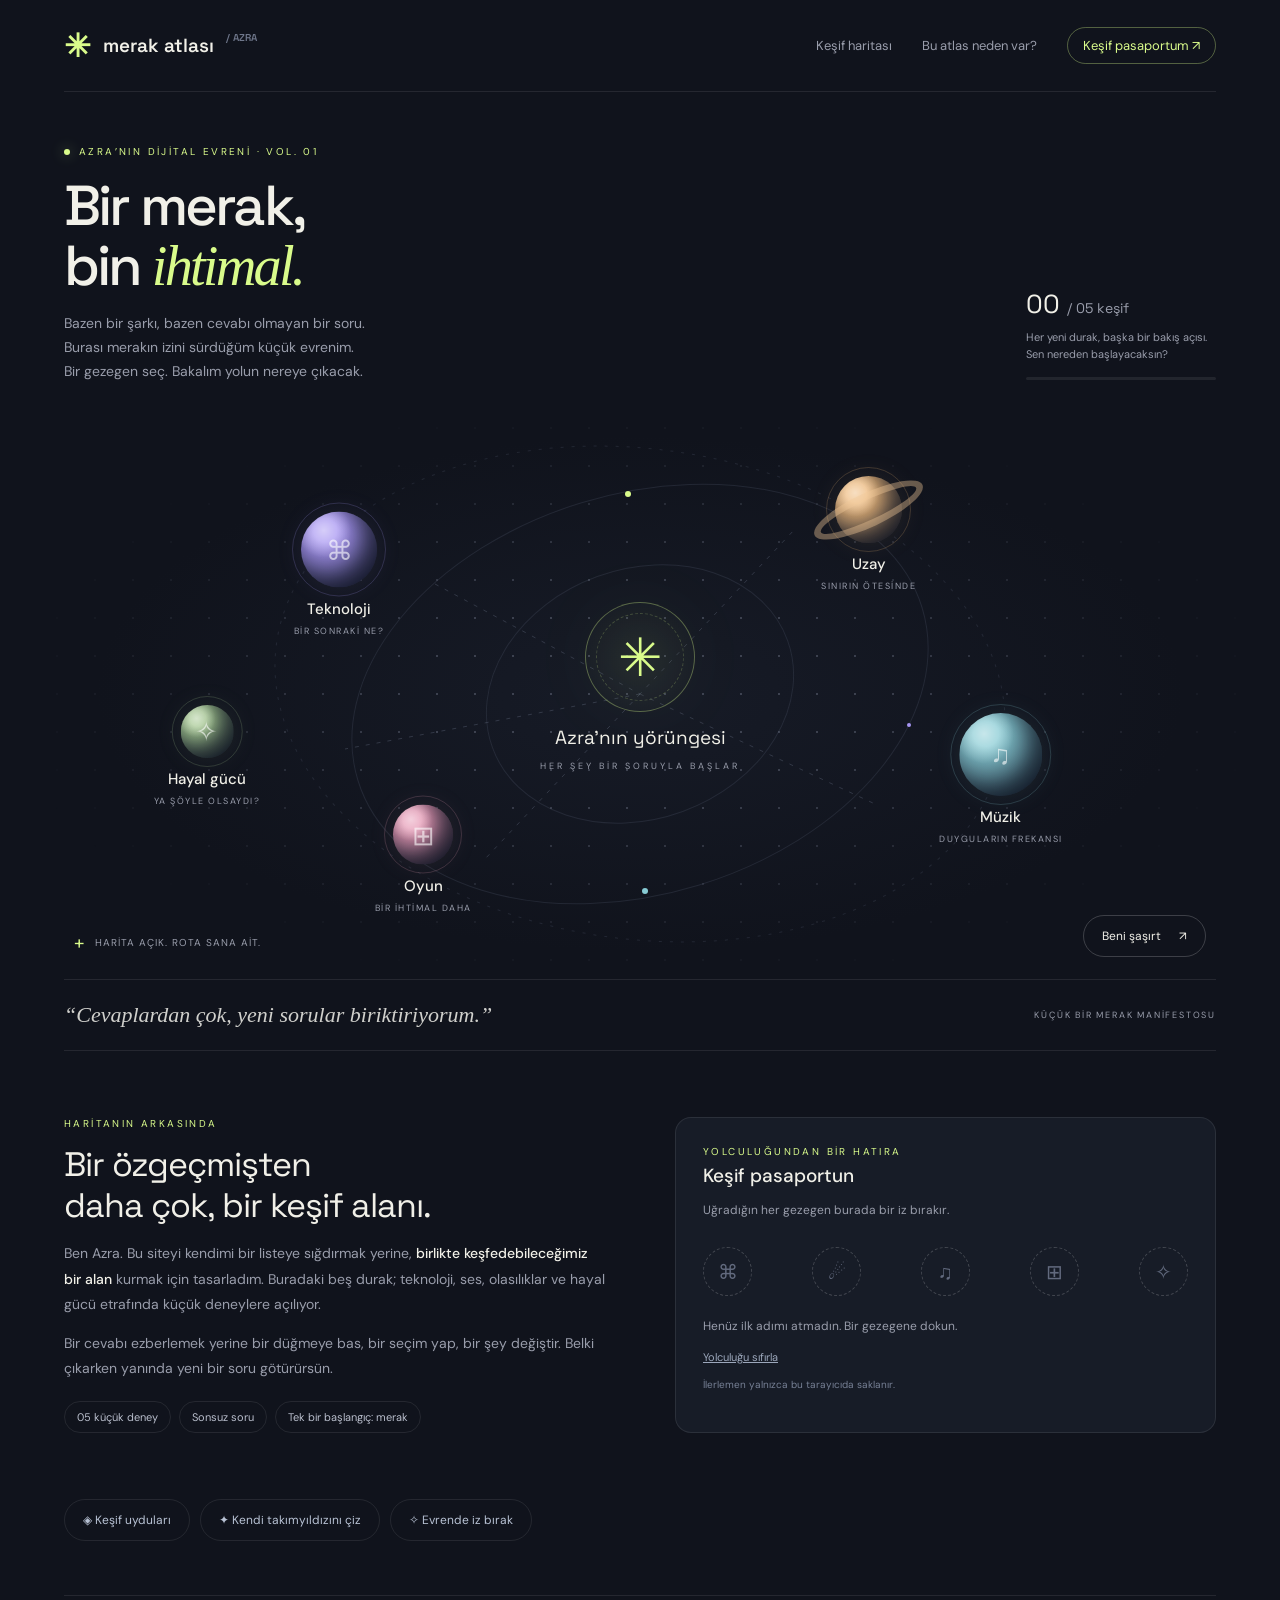
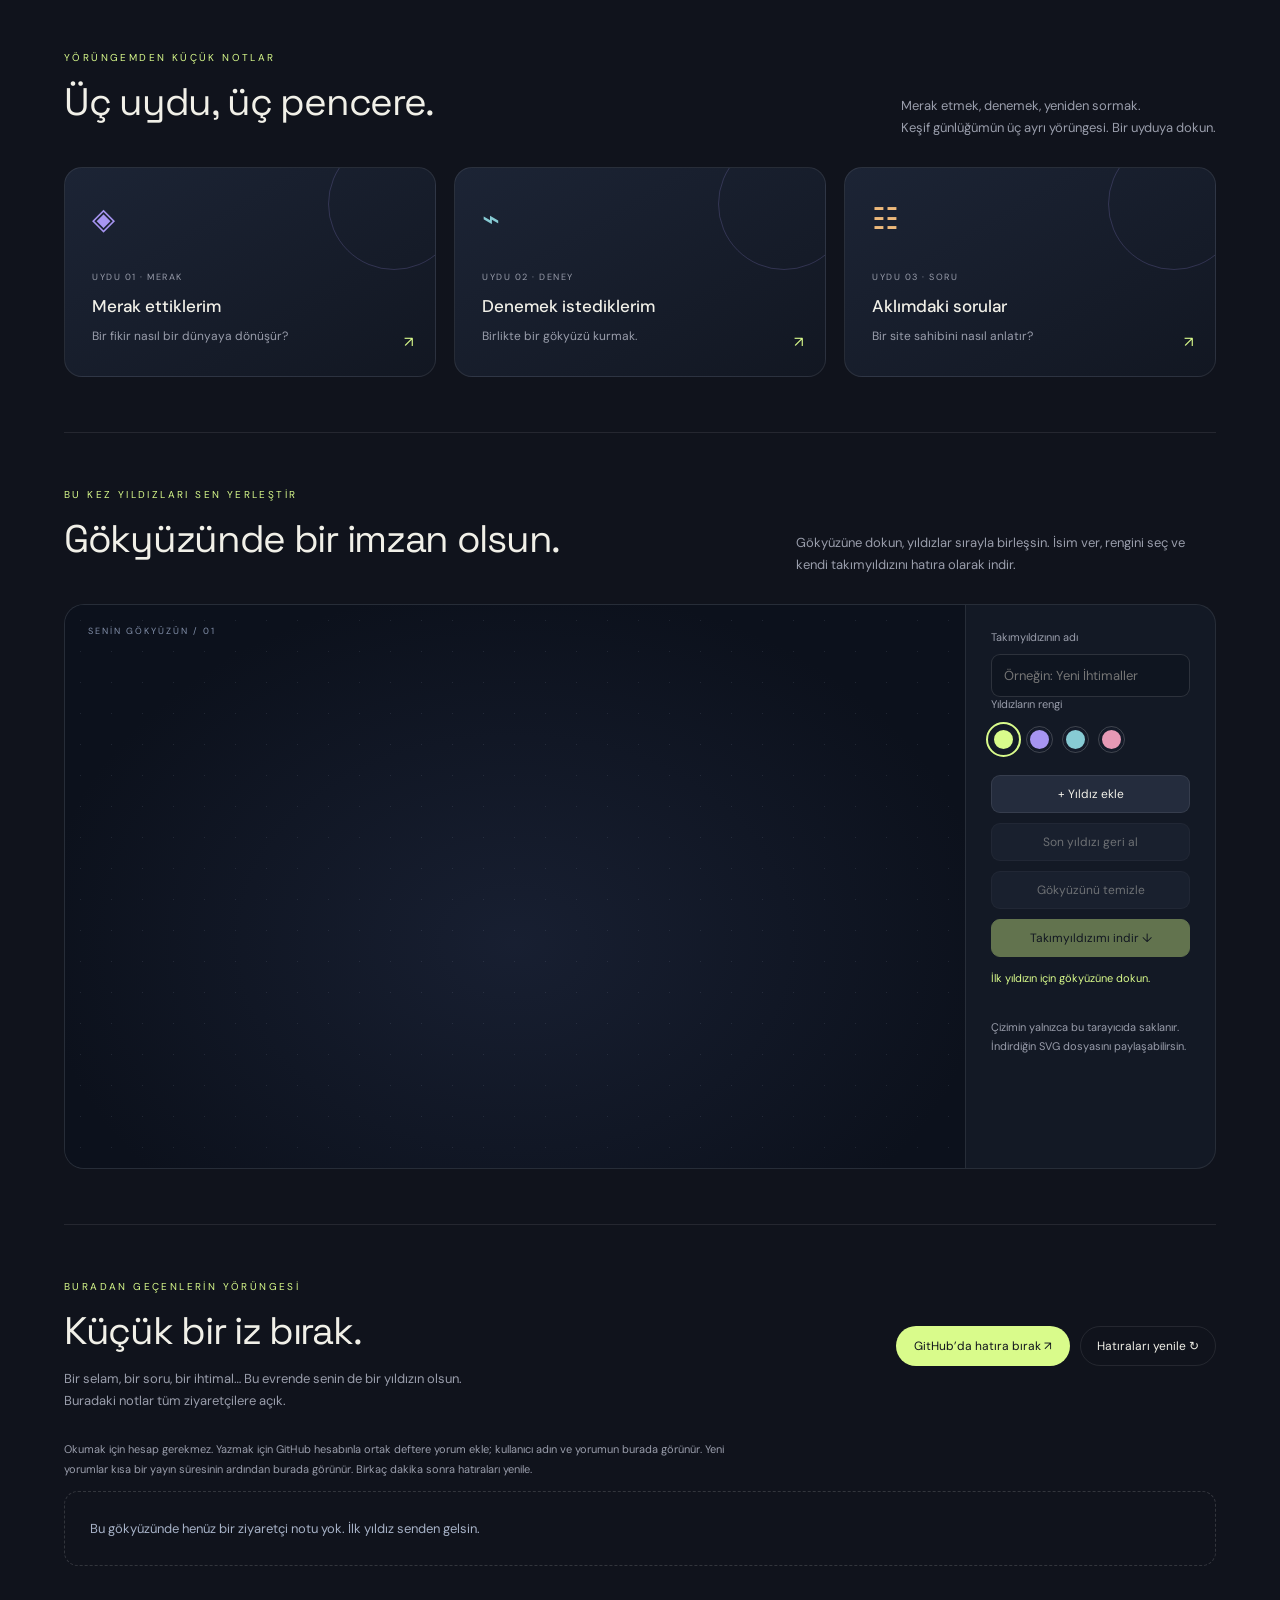
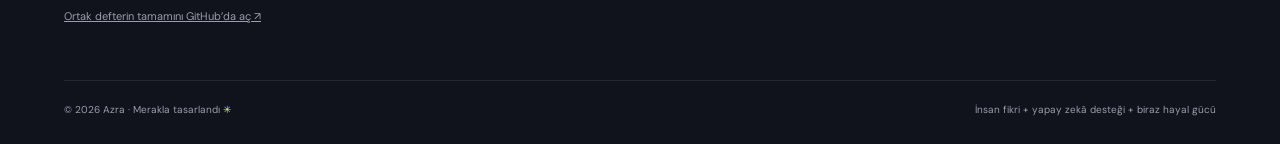
==== commit 16021c20: "Serve guestbook from automatic Pages snapshot" ====
--- a/index.html
+++ b/index.html
@@ -30,7 +30,7 @@
 <button class="satellite-card" data-journal="try" style="--sat-color:#87cbd4"><span class="satellite-icon">⌁</span><small>UYDU 02 · DENEY</small><h3>Denemek istediklerim</h3><p>Birlikte bir gökyüzü kurmak.</p><span class="arrow">↗</span></button>
 <button class="satellite-card" data-journal="questions" style="--sat-color:#eeb97b"><span class="satellite-icon">☷</span><small>UYDU 03 · SORU</small><h3>Aklımdaki sorular</h3><p>Bir site sahibini nasıl anlatır?</p><span class="arrow">↗</span></button></div></section>
 <section class="new-section" id="takimyildizi"><div class="section-heading"><div><div class="eyebrow">BU KEZ YILDIZLARI SEN YERLEŞTİR</div><h2>Gökyüzünde bir imzan olsun.</h2></div><p>Gökyüzüne dokun, yıldızlar sırayla birleşsin. İsim ver, rengini seç ve kendi takımyıldızını hatıra olarak indir.</p></div><div class="constellation-layout"><div class="sky-editor"><span class="sky-caption">SENİN GÖKYÜZÜN / 01</span><svg id="constellation" viewBox="0 0 600 360" role="img" aria-label="Takımyıldızı çizim alanı. Yıldız eklemek için dokun veya yanındaki Yıldız ekle düğmesini kullan."></svg></div><div class="sky-controls"><div class="name-field"><label for="sky-name">Takımyıldızının adı</label><input id="sky-name" maxlength="40" placeholder="Örneğin: Yeni İhtimaller" autocomplete="off"></div><div class="color-field"><label>Yıldızların rengi</label><div class="sky-colors" role="group" aria-label="Yıldız rengi"><button aria-label="Limon yeşili" aria-pressed="true" style="--swatch:#d9fb8b" data-star-color="#d9fb8b"></button><button aria-label="Lavanta" aria-pressed="false" style="--swatch:#a795f2" data-star-color="#a795f2"></button><button aria-label="Buz mavisi" aria-pressed="false" style="--swatch:#87cbd4" data-star-color="#87cbd4"></button><button aria-label="Gül pembesi" aria-pressed="false" style="--swatch:#e699b5" data-star-color="#e699b5"></button></div></div><button class="action" id="sky-add">+ Yıldız ekle</button><button class="action" id="sky-undo">Son yıldızı geri al</button><button class="action" id="sky-clear">Gökyüzünü temizle</button><button class="action primary" id="sky-download">Takımyıldızımı indir ↓</button><div class="sky-status" id="sky-status" aria-live="polite"></div><p>Çizimin yalnızca bu tarayıcıda saklanır. İndirdiğin SVG dosyasını paylaşabilirsin.</p></div></div></section>
-<section class="new-section" id="hatiralar"><div class="section-heading guestbook-heading"><div><div class="eyebrow">BURADAN GEÇENLERİN YÖRÜNGESİ</div><h2>Küçük bir iz bırak.</h2><p>Bir selam, bir soru, bir ihtimal… Bu evrende senin de bir yıldızın olsun. Buradaki notlar tüm ziyaretçilere açık.</p></div><div class="guestbook-actions"><a href="https://github.com/azraa369/merak-atlasi/issues/1#new_comment_field" target="_blank" rel="noopener noreferrer">GitHub’da hatıra bırak ↗</a><button id="guestbook-refresh">Hatıraları yenile ↻</button></div></div><p class="guestbook-info">Okumak için hesap gerekmez. Yazmak için GitHub hesabınla ortak deftere yorum ekle; kullanıcı adın ve yorumun burada görünür. Sonra bu sayfaya dönüp hatıraları yenile.</p><div class="guestbook-state" id="guestbook-state" role="status">Hatıra duvarı keşfe hazır.</div><div class="guestbook-grid" id="guestbook-grid" aria-label="Ziyaretçi hatıraları"></div><a class="guestbook-bottom" href="https://github.com/azraa369/merak-atlasi/issues/1" target="_blank" rel="noopener noreferrer">Ortak defterin tamamını GitHub’da aç ↗</a></section>
+<section class="new-section" id="hatiralar"><div class="section-heading guestbook-heading"><div><div class="eyebrow">BURADAN GEÇENLERİN YÖRÜNGESİ</div><h2>Küçük bir iz bırak.</h2><p>Bir selam, bir soru, bir ihtimal… Bu evrende senin de bir yıldızın olsun. Buradaki notlar tüm ziyaretçilere açık.</p></div><div class="guestbook-actions"><a href="https://github.com/azraa369/merak-atlasi/issues/1#new_comment_field" target="_blank" rel="noopener noreferrer">GitHub’da hatıra bırak ↗</a><button id="guestbook-refresh">Hatıraları yenile ↻</button></div></div><p class="guestbook-info">Okumak için hesap gerekmez. Yazmak için GitHub hesabınla ortak deftere yorum ekle; kullanıcı adın ve yorumun burada görünür. Yeni yorumlar kısa bir yayın süresinin ardından burada görünür. Birkaç dakika sonra hatıraları yenile.</p><div class="guestbook-state" id="guestbook-state" role="status">Hatıra duvarı keşfe hazır.</div><div class="guestbook-grid" id="guestbook-grid" aria-label="Ziyaretçi hatıraları"></div><a class="guestbook-bottom" href="https://github.com/azraa369/merak-atlasi/issues/1" target="_blank" rel="noopener noreferrer">Ortak defterin tamamını GitHub’da aç ↗</a></section>
 </main><footer><span>© <span id="year">2026</span> Azra · Merakla tasarlandı <span class="footer-spark">✳</span></span><span>İnsan fikri + yapay zekâ desteği + biraz hayal gücü</span></footer>
 <dialog id="detail" aria-labelledby="dialog-title"><div class="dialog-inner"><div class="dialog-top"><span class="dialog-number" id="dialog-number"></span><button class="close" id="close" aria-label="Gezegeni kapat">×</button></div><h2 id="dialog-title"></h2><p id="dialog-desc"></p><div class="experiment" id="experiment"></div><div class="dialog-foot">MERAK ATLASI / Her keşif yeni bir sorunun başlangıcı.</div></div></dialog><div class="toast" role="status" id="toast"></div>
 <script>
@@ -65,6 +65,7 @@
 async function playSound(mood){stopSound();const Ctx=window.AudioContext||window.webkitAudioContext;if(!Ctx){$('#music-result').textContent='Bu tarayıcı ses deneyini desteklemiyor.';return;}try{audioCtx=new Ctx();await audioCtx.resume();const config={calm:[[261.63,329.63,392],.65,'Sakinlik: yavaş ve yumuşak bir üçlü.'],focus:[[220,261.63,329.63],.4,'Odak: düzenli, sade, tekrarsız.'],bright:[[392,493.88,587.33],.24,'Enerji: biraz daha hızlı, biraz daha parlak.']}[mood];const base=audioCtx.currentTime;config[0].forEach((f,i)=>{const o=audioCtx.createOscillator(),g=audioCtx.createGain(),t=base+i*config[1];o.type='sine';o.frequency.value=f;g.gain.setValueAtTime(0,t);g.gain.linearRampToValueAtTime(.11,t+.04);g.gain.exponentialRampToValueAtTime(.001,t+config[1]+.6);o.connect(g);g.connect(audioCtx.destination);o.start(t);o.stop(t+config[1]+.65);soundNodes.push(o);});$('.visualizer').classList.add('active');$('#music-result').textContent=config[2];soundTimer=setTimeout(()=>stopSound(),(config[1]*3+.7)*1000);}catch{$('#music-result').textContent='Ses başlatılamadı. Başka bir ruh hâliyle yeniden deneyebilirsin.';}}
 function newGame(){clearTimeout(gameTimer);let cards=['✳','✳','☾','☾','♫','♫'];for(let i=cards.length-1;i>0;i--){const j=Math.floor(Math.random()*(i+1));[cards[i],cards[j]]=[cards[j],cards[i]];}let first=null,locked=false,pairs=0,moves=0;$('#memory').replaceChildren();$('#game-result').textContent='İlk iki kartını seç.';cards.forEach((icon,i)=>{const b=document.createElement('button');b.textContent='·';b.setAttribute('aria-label',(i+1)+'. kapalı kart');b.addEventListener('click',()=>{if(locked||b.disabled||first===b)return;b.textContent=icon;b.setAttribute('aria-label',icon+' kartı');if(!first){first=b;return;}moves++;const prev=first;first=null;if(prev.textContent===icon){b.disabled=prev.disabled=true;b.style.color=prev.style.color='var(--lime)';pairs++;$('#game-result').textContent=pairs===3?'Tamamlandı! '+moves+' denemede tüm eşleri buldun. ✳':pairs+'/3 eş bulundu · '+moves+' deneme';}else{locked=true;$('#game-result').textContent=moves+' deneme. Bir daha bak, bir daha dene.';gameTimer=setTimeout(()=>{b.textContent=prev.textContent='·';b.setAttribute('aria-label',(i+1)+'. kapalı kart');prev.setAttribute('aria-label','Kapalı kart');locked=false;},800);}});$('#memory').append(b);});}
 $('#year').textContent=new Date().getFullYear();update();
-</script><script src="./explore.js?v=2"></script></body></html>
+</script><script src="./explore.js?v=3"></script></body></html>
 
 
+
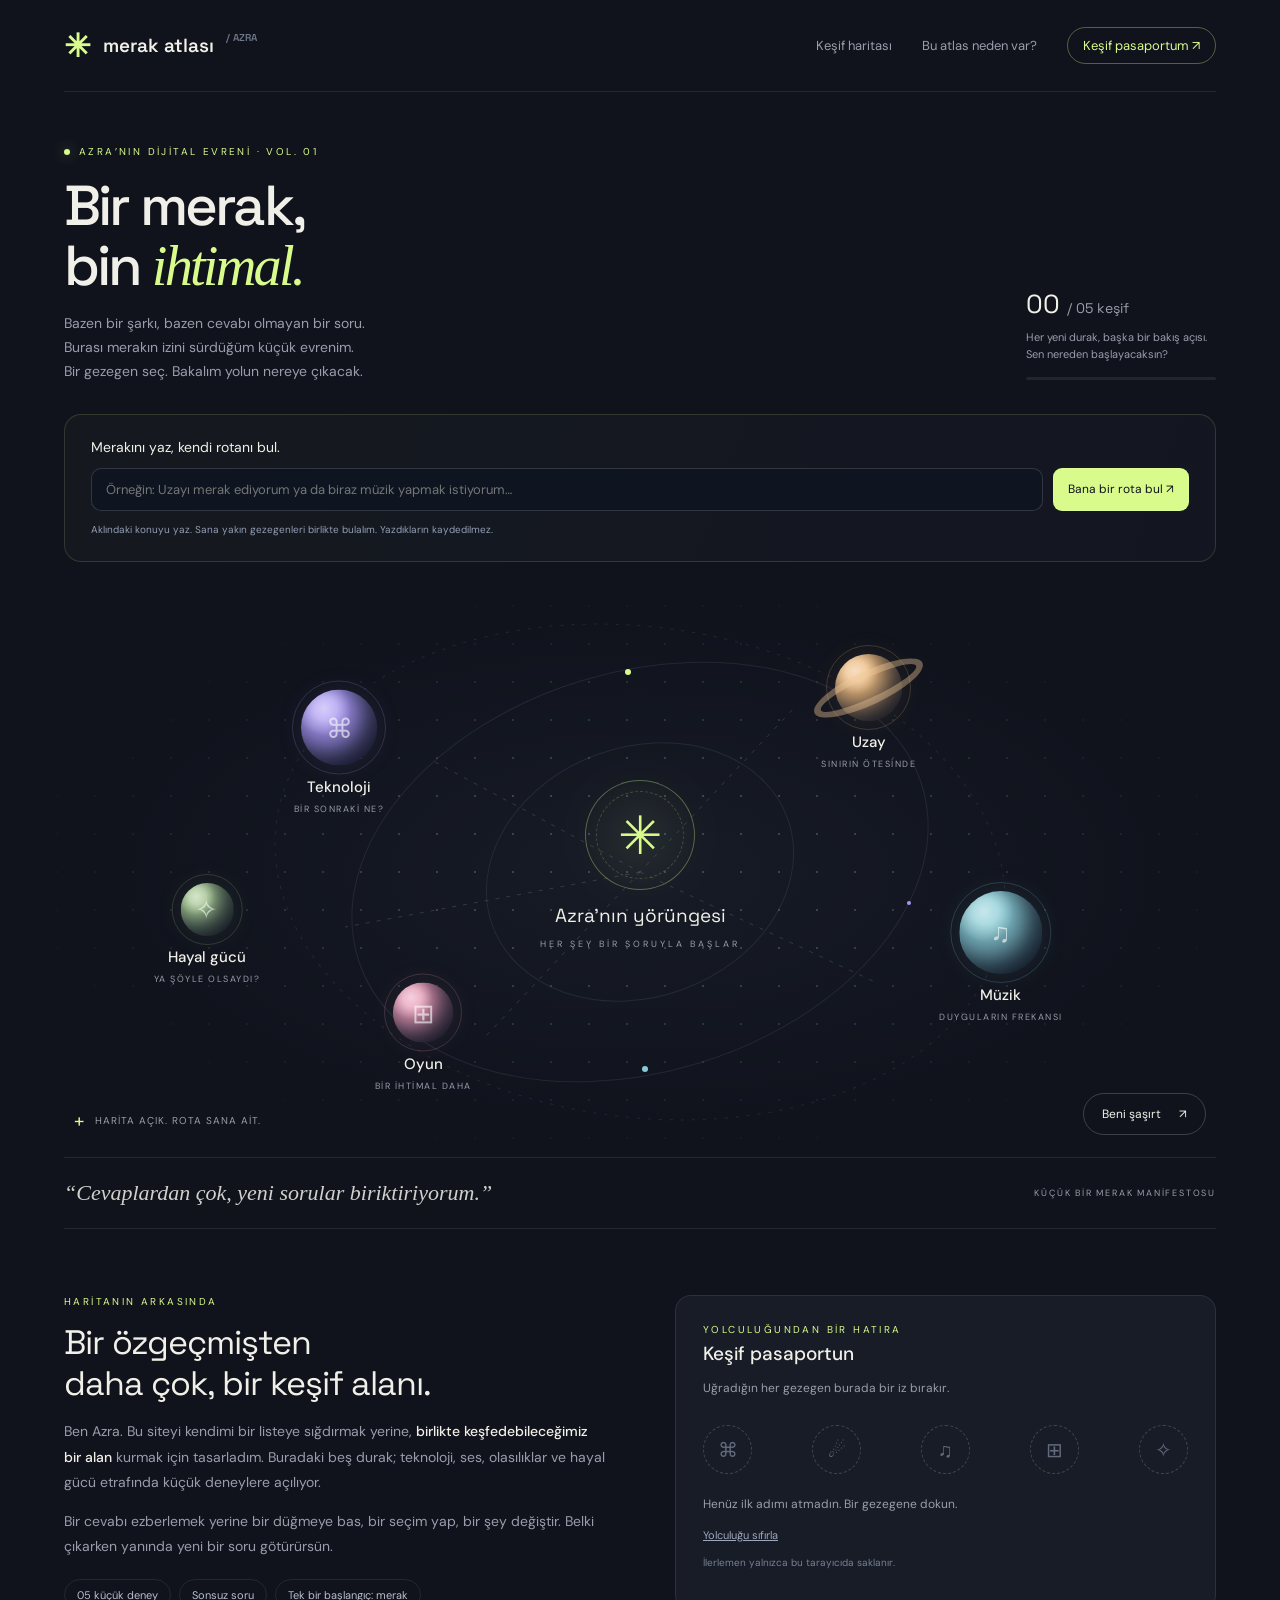
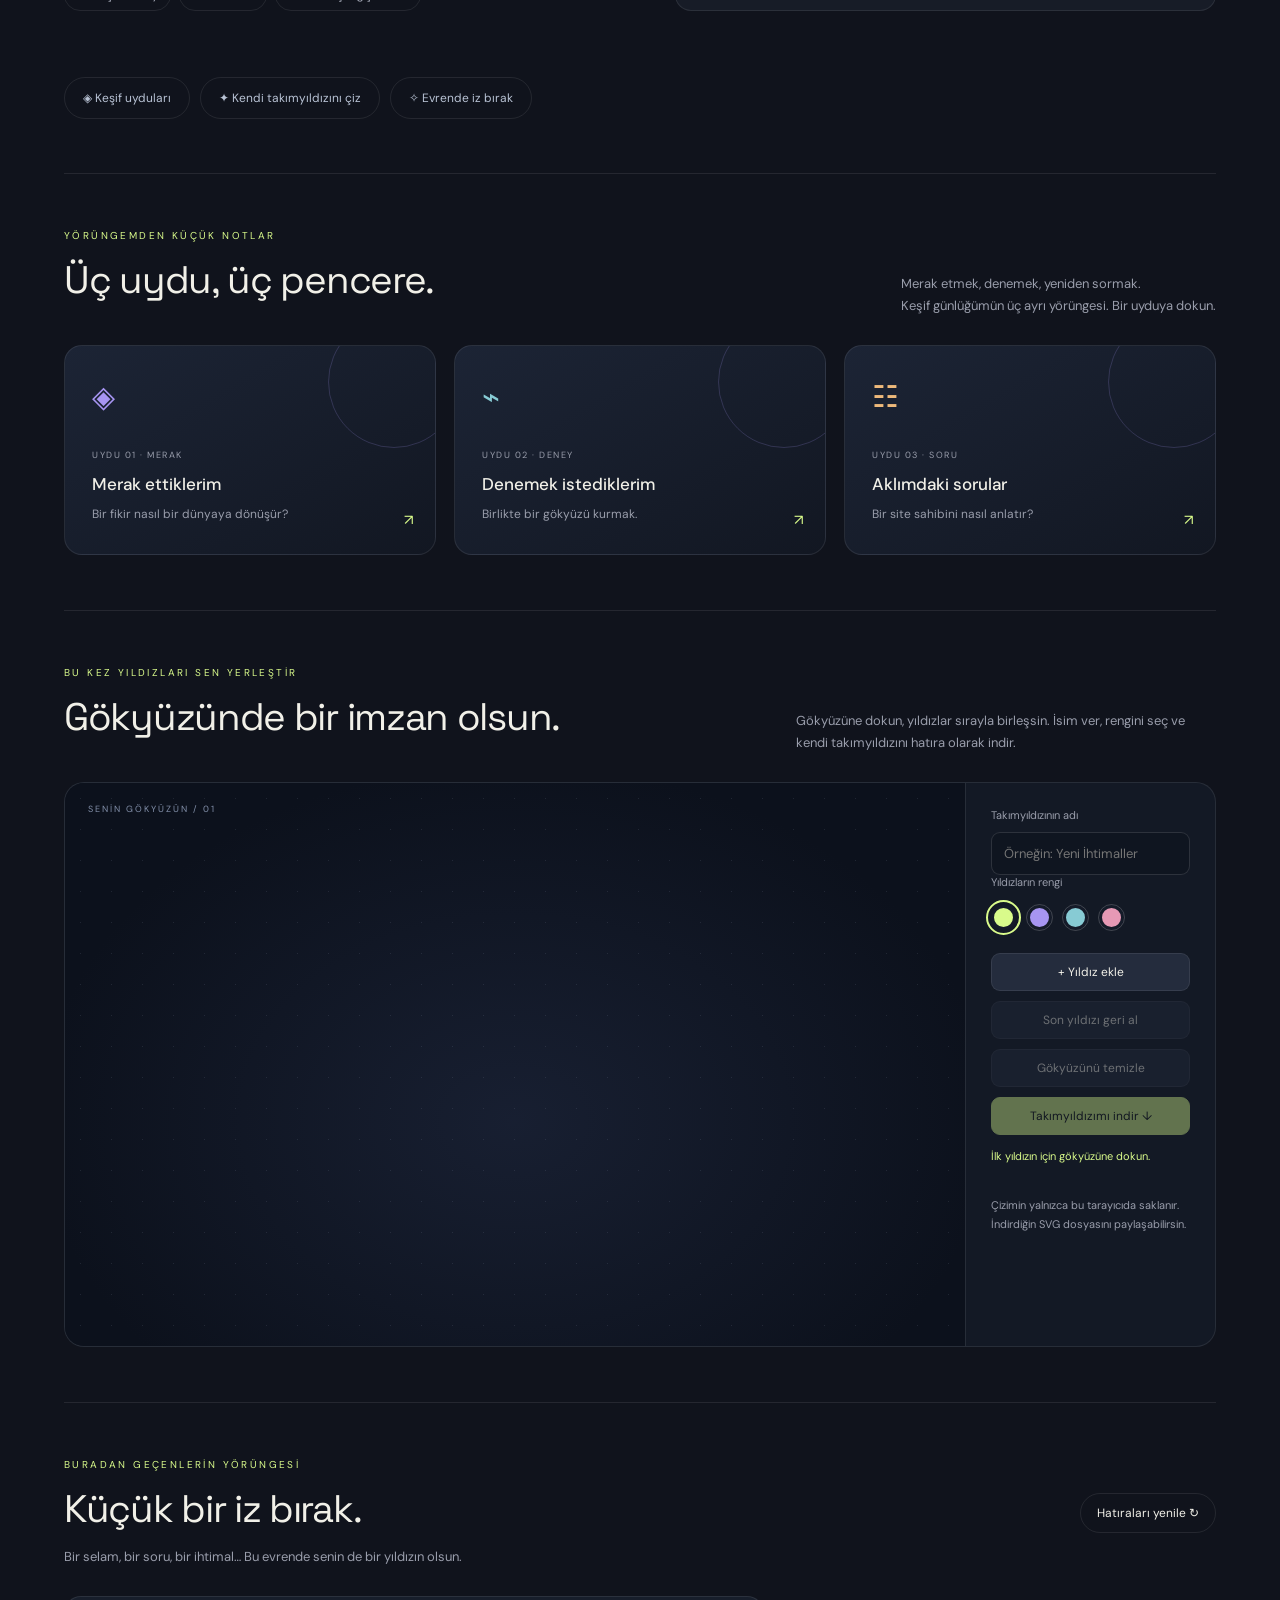
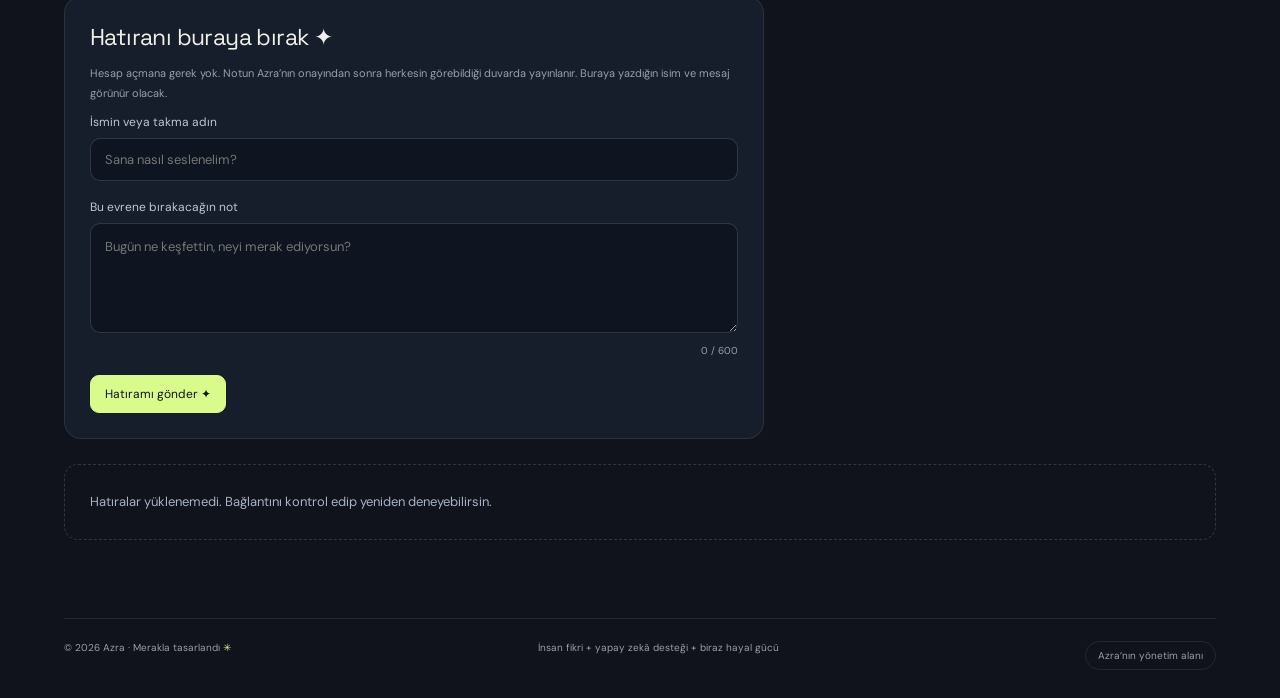
==== commit def0b6d4: "Add owner editing, on-site memories and curiosity routes" ====
--- a/index.html
+++ b/index.html
@@ -10,11 +10,12 @@
 :root{--bg:#10131c;--ink:#f1f0e8;--muted:#999dab;--lime:#d9fb8b;--line:#ffffff16;--panel:#191e2a;--font:'DM Sans',sans-serif}*{box-sizing:border-box}html{scroll-behavior:smooth}body{margin:0;background:var(--bg);color:var(--ink);font-family:var(--font);font-size:15px}button,a,input{ -webkit-tap-highlight-color:transparent}button,input{font:inherit}button,a{touch-action:manipulation}button{cursor:pointer}button:focus-visible,a:focus-visible,input:focus-visible{outline:2px solid var(--lime);outline-offset:5px}button{color:inherit}a{color:inherit;text-decoration:none}header{height:92px;margin:0 5%;display:flex;align-items:center;justify-content:space-between;border-bottom:1px solid var(--line)}.brand{display:flex;gap:12px;align-items:center;font-family:'Space Grotesk',sans-serif;font-weight:600;font-size:19px}.spark{color:var(--lime);font-size:32px}.nav{display:flex;gap:30px;align-items:center;font-size:13px}.nav a{color:var(--muted)}.nav a:hover{color:var(--ink)}.nav .pill{color:var(--lime);border:1px solid #d9fb8b55;padding:9px 15px;border-radius:30px}.intro{padding:53px 5% 0;display:flex;justify-content:space-between;gap:40px;align-items:flex-end}.eyebrow{text-transform:uppercase;letter-spacing:2.4px;font-size:10px;color:var(--lime);display:flex;align-items:center;gap:9px}.dot{height:6px;width:6px;background:var(--lime);border-radius:50%;box-shadow:0 0 14px #d9fb8b77}h1{font-family:'Space Grotesk',sans-serif;font-size:clamp(38px,4.4vw,64px);font-weight:500;line-height:1.06;letter-spacing:-2.8px;margin:18px 0 16px}h1 span{font-family:Georgia,serif;font-style:italic;color:var(--lime);font-weight:400}.intro p{color:var(--muted);line-height:1.7;margin:0;max-width:425px;font-size:14px}.intro-right{max-width:215px;padding-bottom:4px}.intro-right .small{font-size:11px;color:var(--muted);line-height:1.6}.count{font-family:'Space Grotesk',sans-serif;font-size:26px;margin-bottom:8px}.count small{color:var(--muted);font-size:14px}.progress{height:3px;width:190px;background:#ffffff13;margin-top:13px;border-radius:3px;overflow:hidden}.progress i{display:block;width:0;height:100%;background:var(--lime);transition:width .5s}.map-wrap{position:relative;margin:25px 3% 0}.map{height:570px;position:relative;isolation:isolate;overflow:hidden;border-radius:20px;background:radial-gradient(ellipse at 50% 50%,#242b3c55,transparent 64%)}.grid{position:absolute;inset:0;z-index:-2;opacity:.26;background-image:radial-gradient(#aeb6ce 1px,transparent 1px);background-size:38px 38px;mask-image:radial-gradient(ellipse,#000 25%,transparent 75%)}.orbits{position:absolute;width:770px;height:510px;left:50%;top:50%;transform:translate(-50%,-50%);color:#626b8238;pointer-events:none}.orbit{fill:none;stroke:currentColor;stroke-width:1}.orbit.dashed{stroke-dasharray:3 8}.connections{stroke:#77829a4d;stroke-dasharray:4 7;stroke-width:1;fill:none}.center{position:absolute;left:50%;top:49%;transform:translate(-50%,-50%);text-align:center;pointer-events:none}.core{width:110px;height:110px;border:1px solid #d9fb8b55;border-radius:50%;display:grid;place-items:center;position:relative;background:radial-gradient(circle,#d9fb8b16,transparent);box-shadow:0 0 80px #d9fb8b0a;margin:auto}.core:before{content:'';position:absolute;inset:10px;border:1px dashed #d9fb8b35;border-radius:50%;animation:spin 80s linear infinite}.core span{font-size:53px;color:var(--lime);font-weight:400}.center p{font-family:'Space Grotesk',sans-serif;margin:13px 0 4px;font-size:19px}.center small{font-size:9px;color:var(--muted);letter-spacing:3px;text-transform:uppercase}.planet{position:absolute;transform:translate(-50%,-50%);border:0;background:transparent;display:flex;flex-direction:column;align-items:center;gap:11px;padding:14px;min-width:130px;transition:filter .3s;--color:#92a8ff}.planet:hover .sphere,.planet:focus-visible .sphere{transform:translateY(-7px) scale(1.07);box-shadow:0 0 50px color-mix(in srgb,var(--color) 25%,transparent)}.sphere{width:76px;height:76px;border-radius:50%;background:radial-gradient(circle at 30% 25%,#fff8 0,transparent 35%),radial-gradient(circle at 32% 25%,var(--color) 0,var(--color) 15%,#141b2d 94%);box-shadow:inset -12px -10px 18px #090d1877,0 0 28px color-mix(in srgb,var(--color) 10%,transparent);position:relative;transition:transform .4s,box-shadow .4s;display:grid;place-items:center;color:#fff9;font-size:27px;font-family:'Space Grotesk',sans-serif}.sphere:after{content:'';position:absolute;inset:-9px;border:1px solid color-mix(in srgb,var(--color) 20%,transparent);border-radius:50%}.planet .label{font-size:15px;font-weight:500}.planet .sub{font-size:9px;letter-spacing:1.5px;text-transform:uppercase;color:var(--muted);margin-top:-5px}.planet.visited .label:after{content:' ↗';color:var(--lime)}.planet.visited .sphere:after{border-color:var(--lime)}.tech{left:25%;top:29%;--color:#a795f2}.cosmos{left:69%;top:22%;--color:#eeb97b}.music{left:80%;top:65%;--color:#87cbd4}.play{left:32%;top:79%;--color:#e699b5}.create{left:14%;top:61%;--color:#a4c790}.cosmos .sphere{height:67px;width:67px}.music .sphere{width:83px;height:83px}.play .sphere{width:60px;height:60px}.create .sphere{width:53px;height:53px}.cosmos .ring{position:absolute;width:119px;height:34px;border:7px solid #f0c79765;transform:rotate(-25deg);border-radius:50%}.map-note{position:absolute;left:3%;bottom:24px;color:var(--muted);font-size:10px;letter-spacing:1px;display:flex;gap:10px;align-items:center}.map-note:before{content:'+';font-size:19px;color:var(--lime)}.random{position:absolute;right:3%;bottom:22px;background:transparent;border:1px solid #ffffff30;border-radius:28px;padding:12px 18px;font-size:12px}.random:hover{background:var(--lime);color:var(--bg);border-color:var(--lime)}.random span{margin-left:15px}.ticker{margin:0 5%;padding:22px 0;border-top:1px solid var(--line);border-bottom:1px solid var(--line);display:flex;justify-content:space-between;gap:15px;align-items:center}.ticker p{font-family:Georgia,serif;font-size:22px;font-style:italic;margin:0;color:#d0d0cc}.ticker .tiny{text-transform:uppercase;letter-spacing:1.8px;font-size:9px;color:var(--muted)}.about{padding:66px 5%;display:grid;grid-template-columns:1fr 1fr;gap:70px;max-width:1300px;margin:auto}.about h2{font-family:'Space Grotesk',sans-serif;font-weight:400;font-size:34px;letter-spacing:-1px;line-height:1.2;margin:15px 0}.about p{font-size:14px;color:var(--muted);line-height:1.8}.about strong{font-weight:500;color:var(--ink)}.tags{display:flex;flex-wrap:wrap;gap:8px;margin-top:20px}.tags span{font-size:11px;border:1px solid var(--line);border-radius:20px;padding:8px 12px;color:#b9becc}.passport{background:#171c27;border:1px solid var(--line);border-radius:16px;padding:27px;position:relative}.passport h3{font-weight:500;font-size:19px;margin:5px 0 9px}.stamps{display:flex;justify-content:space-between;gap:12px;margin:26px 0 20px}.stamp{height:49px;width:49px;border:1px dashed #ffffff30;color:#626a7e;border-radius:50%;display:grid;place-items:center;font-size:20px;transition:.4s}.stamp.done{background:#d9fb8b15;color:var(--lime);border-color:var(--lime);transform:rotate(-9deg)}.passport p{font-size:12px;margin-bottom:0}.reset{background:none;border:0;padding:0;color:#9ca7bb;font-size:11px;text-decoration:underline;margin-top:12px}footer{margin:0 5%;border-top:1px solid var(--line);padding:22px 0 28px;display:flex;justify-content:space-between;font-size:10px;color:var(--muted)}.footer-spark{color:var(--lime)}dialog{border:1px solid #ffffff20;border-radius:22px;background:#171d29;color:var(--ink);padding:0;width:min(600px,calc(100% - 28px));max-height:88dvh;box-shadow:0 30px 150px #0009}dialog::backdrop{background:#070b14c9;backdrop-filter:blur(9px)}.dialog-inner{padding:33px}.dialog-top{display:flex;justify-content:space-between;align-items:center}.dialog-number{font-size:10px;letter-spacing:2px;color:var(--lime)}.close{border:1px solid var(--line);background:transparent;border-radius:50%;width:34px;height:34px;font-size:21px}.close:hover{background:#ffffff12}dialog h2{font-family:'Space Grotesk',sans-serif;font-size:34px;font-weight:500;letter-spacing:-1.5px;margin:25px 0 12px}dialog p{color:#adb4c4;line-height:1.75;font-size:14px}.experiment{background:#10151f;border:1px solid #ffffff10;border-radius:14px;padding:22px;margin-top:23px}.experiment h3{font-size:15px;font-weight:500;margin:0 0 10px}.experiment label{display:block;color:#b5bbca;font-size:12px;margin-bottom:12px}.choices{display:flex;gap:8px;flex-wrap:wrap}.choices button,.action{background:#242c3d;border:1px solid #ffffff15;border-radius:9px;padding:10px 14px;font-size:12px}.choices button:hover,.choices button.selected{border-color:var(--lime);color:var(--lime);background:#d9fb8b0c}.result{margin:17px 0 0!important;min-height:24px;color:var(--lime)!important;font-size:13px!important}.experiment input[type=range]{width:100%;accent-color:var(--lime)}.value{font-family:'Space Grotesk',sans-serif;color:var(--lime);font-size:29px;margin:12px 0}.dialog-foot{border-top:1px solid var(--line);padding-top:18px;margin-top:25px;color:#828b9d;font-size:10px;letter-spacing:.5px}.mini-grid{display:grid;grid-template-columns:repeat(3,1fr);gap:7px;margin-top:16px}.mini-grid button{aspect-ratio:1.5;border:1px solid #ffffff18;background:#242c3d;border-radius:8px;font-size:23px}.mini-grid button:hover{border-color:var(--lime)}.visualizer{display:flex;align-items:center;justify-content:center;gap:5px;height:65px;margin:14px 0}.visualizer i{display:block;width:7px;height:10px;background:#87cbd4;border-radius:5px;transition:height .3s}.visualizer.active i{animation:wave .7s ease-in-out infinite alternate;animation-delay:calc(var(--i)*-.09s)}@keyframes wave{to{height:calc(14px + var(--i)*4px)}}@keyframes spin{to{transform:rotate(360deg)}}.toast{position:fixed;bottom:25px;left:50%;transform:translate(-50%,30px);background:var(--lime);color:var(--bg);padding:13px 22px;border-radius:30px;opacity:0;pointer-events:none;transition:.4s;z-index:5;font-size:13px;text-align:center}.toast.show{opacity:1;transform:translate(-50%,0)}
 @media(min-width:1500px){body{max-width:1600px;margin:auto}.map{height:650px}}@media(max-width:760px){header{height:75px}.brand{font-size:14px;gap:8px;white-space:nowrap}.nav{gap:0}.nav a:not(.pill){display:none}.nav .pill{font-size:10px;padding:8px 10px;white-space:nowrap}.intro{padding-top:35px;align-items:flex-start}.intro-right{display:none}h1{letter-spacing:-1.8px}.intro p{font-size:13px}.map-wrap{margin-top:10px}.map{height:570px}.orbits{width:620px;height:540px}.tech{left:27%;top:21%}.cosmos{left:74%;top:26%}.music{left:77%;top:68%}.create{left:20%;top:51%}.play{left:35%;top:80%}.core{width:84px;height:84px}.core span{font-size:40px}.center{left:52%;top:48%;width:140px}.center p{font-size:15px}.center small{font-size:8px;letter-spacing:1px}.sphere{width:63px;height:63px}.music .sphere{width:67px;height:67px}.planet{min-width:100px;padding:10px;gap:10px}.planet .label{font-size:13px}.planet .sub{font-size:8px}.map-note{bottom:13px;font-size:8px;max-width:110px;line-height:1.6}.random{bottom:10px;font-size:10px;padding:10px 13px}.ticker{padding:21px 0}.ticker p{font-size:18px;max-width:230px}.ticker .tiny{font-size:8px;max-width:70px;text-align:right}.about{padding:40px 5%;grid-template-columns:1fr;gap:25px}.about h2{font-size:29px}.dialog-inner{padding:24px}.dialog-inner h2{font-size:29px}.experiment{padding:18px}footer{font-size:9px;gap:20px}.toast{width:85%;border-radius:15px}.stamps{gap:8px}.stamp{width:44px;height:44px}}
 @media(prefers-reduced-motion:reduce){*,*:before,*:after{animation:none!important;transition:none!important;scroll-behavior:auto!important}}
-</style><link rel="stylesheet" href="./explore.css?v=2"></head>
+</style><link rel="stylesheet" href="./explore.css?v=2"><link rel="stylesheet" href="./community.css?v=4"></head>
 <body>
 <header><a href="#" class="brand" aria-label="Merak Atlası ana sayfa"><span class="spark">✳</span> merak atlası<span style="color:#6f778b;font-size:10px;align-self:flex-start;margin-top:5px">/ AZRA</span></a><nav class="nav" aria-label="Ana menü"><a href="#harita">Keşif haritası</a><a href="#hikaye">Bu atlas neden var?</a><a class="pill" href="#pasaport">Keşif pasaportum ↗</a></nav></header>
 <main>
 <section class="intro"><div><div class="eyebrow"><span class="dot"></span> AZRA’NIN DİJİTAL EVRENİ · VOL. 01</div><h1>Bir merak,<br>bin <span>ihtimal.</span></h1><p>Bazen bir şarkı, bazen cevabı olmayan bir soru.<br>Burası merakın izini sürdüğüm küçük evrenim.<br>Bir gezegen seç. Bakalım yolun nereye çıkacak.</p></div><div class="intro-right"><div class="count"><span id="count">00</span> <small>/ 05 keşif</small></div><div class="small">Her yeni durak, başka bir bakış açısı.<br>Sen nereden başlayacaksın?</div><div class="progress" role="progressbar" aria-label="Keşif ilerlemesi" aria-valuemin="0" aria-valuemax="5" aria-valuenow="0"><i id="progress"></i></div></div></section>
+<section class="atlas-compass" aria-label="Merakına göre keşif rotası"><div id="compass-inline"></div><p class="privacy-note">Aklındaki konuyu yaz. Sana yakın gezegenleri birlikte bulalım. Yazdıkların kaydedilmez.</p></section>
 <section class="map-wrap" id="harita" aria-label="Etkileşimli merak haritası"><div class="map"><div class="grid"></div><svg class="orbits" viewBox="0 0 770 510" aria-hidden="true"><ellipse class="orbit" cx="385" cy="255" rx="157" ry="125" transform="rotate(-20 385 255)"/><ellipse class="orbit" cx="385" cy="255" rx="295" ry="200" transform="rotate(-17 385 255)"/><ellipse class="orbit dashed" cx="385" cy="255" rx="367" ry="245" transform="rotate(8 385 255)"/><path class="connections" d="M180 145L385 255L540 90M385 255L620 365M385 255L230 420M385 255L90 310"/><circle cx="373" cy="55" r="3" fill="#d9fb8b"/><circle cx="654" cy="286" r="2" fill="#a795f2"/><circle cx="390" cy="452" r="3" fill="#87cbd4"/></svg><div class="center"><div class="core"><span>✳</span></div><p>Azra’nın yörüngesi</p><small>Her şey bir soruyla başlar</small></div>
 <button class="planet tech" data-topic="tech" aria-label="Teknoloji gezegenini keşfet"><span class="sphere">⌘</span><span class="label">Teknoloji</span><span class="sub">Bir sonraki ne?</span></button>
 <button class="planet cosmos" data-topic="cosmos" aria-label="Uzay gezegenini keşfet"><span class="sphere"><span class="ring"></span></span><span class="label">Uzay</span><span class="sub">Sınırın ötesinde</span></button>
@@ -30,8 +31,9 @@
 <button class="satellite-card" data-journal="try" style="--sat-color:#87cbd4"><span class="satellite-icon">⌁</span><small>UYDU 02 · DENEY</small><h3>Denemek istediklerim</h3><p>Birlikte bir gökyüzü kurmak.</p><span class="arrow">↗</span></button>
 <button class="satellite-card" data-journal="questions" style="--sat-color:#eeb97b"><span class="satellite-icon">☷</span><small>UYDU 03 · SORU</small><h3>Aklımdaki sorular</h3><p>Bir site sahibini nasıl anlatır?</p><span class="arrow">↗</span></button></div></section>
 <section class="new-section" id="takimyildizi"><div class="section-heading"><div><div class="eyebrow">BU KEZ YILDIZLARI SEN YERLEŞTİR</div><h2>Gökyüzünde bir imzan olsun.</h2></div><p>Gökyüzüne dokun, yıldızlar sırayla birleşsin. İsim ver, rengini seç ve kendi takımyıldızını hatıra olarak indir.</p></div><div class="constellation-layout"><div class="sky-editor"><span class="sky-caption">SENİN GÖKYÜZÜN / 01</span><svg id="constellation" viewBox="0 0 600 360" role="img" aria-label="Takımyıldızı çizim alanı. Yıldız eklemek için dokun veya yanındaki Yıldız ekle düğmesini kullan."></svg></div><div class="sky-controls"><div class="name-field"><label for="sky-name">Takımyıldızının adı</label><input id="sky-name" maxlength="40" placeholder="Örneğin: Yeni İhtimaller" autocomplete="off"></div><div class="color-field"><label>Yıldızların rengi</label><div class="sky-colors" role="group" aria-label="Yıldız rengi"><button aria-label="Limon yeşili" aria-pressed="true" style="--swatch:#d9fb8b" data-star-color="#d9fb8b"></button><button aria-label="Lavanta" aria-pressed="false" style="--swatch:#a795f2" data-star-color="#a795f2"></button><button aria-label="Buz mavisi" aria-pressed="false" style="--swatch:#87cbd4" data-star-color="#87cbd4"></button><button aria-label="Gül pembesi" aria-pressed="false" style="--swatch:#e699b5" data-star-color="#e699b5"></button></div></div><button class="action" id="sky-add">+ Yıldız ekle</button><button class="action" id="sky-undo">Son yıldızı geri al</button><button class="action" id="sky-clear">Gökyüzünü temizle</button><button class="action primary" id="sky-download">Takımyıldızımı indir ↓</button><div class="sky-status" id="sky-status" aria-live="polite"></div><p>Çizimin yalnızca bu tarayıcıda saklanır. İndirdiğin SVG dosyasını paylaşabilirsin.</p></div></div></section>
-<section class="new-section" id="hatiralar"><div class="section-heading guestbook-heading"><div><div class="eyebrow">BURADAN GEÇENLERİN YÖRÜNGESİ</div><h2>Küçük bir iz bırak.</h2><p>Bir selam, bir soru, bir ihtimal… Bu evrende senin de bir yıldızın olsun. Buradaki notlar tüm ziyaretçilere açık.</p></div><div class="guestbook-actions"><a href="https://github.com/azraa369/merak-atlasi/issues/1#new_comment_field" target="_blank" rel="noopener noreferrer">GitHub’da hatıra bırak ↗</a><button id="guestbook-refresh">Hatıraları yenile ↻</button></div></div><p class="guestbook-info">Okumak için hesap gerekmez. Yazmak için GitHub hesabınla ortak deftere yorum ekle; kullanıcı adın ve yorumun burada görünür. Yeni yorumlar kısa bir yayın süresinin ardından burada görünür. Birkaç dakika sonra hatıraları yenile.</p><div class="guestbook-state" id="guestbook-state" role="status">Hatıra duvarı keşfe hazır.</div><div class="guestbook-grid" id="guestbook-grid" aria-label="Ziyaretçi hatıraları"></div><a class="guestbook-bottom" href="https://github.com/azraa369/merak-atlasi/issues/1" target="_blank" rel="noopener noreferrer">Ortak defterin tamamını GitHub’da aç ↗</a></section>
-</main><footer><span>© <span id="year">2026</span> Azra · Merakla tasarlandı <span class="footer-spark">✳</span></span><span>İnsan fikri + yapay zekâ desteği + biraz hayal gücü</span></footer>
+<section class="new-section" id="hatiralar"><div class="section-heading guestbook-heading"><div><div class="eyebrow">BURADAN GEÇENLERİN YÖRÜNGESİ</div><h2>Küçük bir iz bırak.</h2><p>Bir selam, bir soru, bir ihtimal… Bu evrende senin de bir yıldızın olsun.</p></div><div class="guestbook-actions"><button id="guestbook-refresh">Hatıraları yenile ↻</button></div></div><form class="atlas-form memory-compose" id="memory-form"><h3>Hatıranı buraya bırak ✦</h3><p class="guestbook-info">Hesap açmana gerek yok. Notun Azra’nın onayından sonra herkesin görebildiği duvarda yayınlanır. Buraya yazdığın isim ve mesaj görünür olacak.</p><div class="field"><label for="memory-name">İsmin veya takma adın</label><input id="memory-name" maxlength="40" required autocomplete="nickname" placeholder="Sana nasıl seslenelim?"></div><div class="field"><label for="memory-message">Bu evrene bırakacağın not</label><textarea id="memory-message" minlength="3" maxlength="600" required placeholder="Bugün ne keşfettin, neyi merak ediyorsun?"></textarea><div class="char-counter" id="memory-counter">0 / 600</div></div><div class="honeypot" aria-hidden="true"><label for="memory-website">Bu alanı boş bırak</label><input id="memory-website" tabindex="-1" autocomplete="off"></div><button class="action primary" id="memory-send" type="submit">Hatıramı gönder ✦</button><p class="form-status" id="memory-status" role="status"></p></form><div class="guestbook-state" id="guestbook-state" role="status">Hatıra duvarı keşfe hazır.</div><div class="guestbook-grid" id="guestbook-grid" aria-label="Ziyaretçi hatıraları"></div></section>
+</main><footer><span>© <span id="year">2026</span> Azra · Merakla tasarlandı <span class="footer-spark">✳</span></span><span>İnsan fikri + yapay zekâ desteği + biraz hayal gücü</span><button type="button" class="owner-trigger" id="owner-open">Azra’nın yönetim alanı</button></footer>
+<dialog id="owner-panel" aria-labelledby="owner-title"><div class="dialog-inner"><div class="dialog-top"><span class="dialog-number">AZRA’NIN ATLAS MASASI</span><button class="close" id="owner-close" aria-label="Yönetim alanını kapat">×</button></div><div class="owner-top"><h2 id="owner-title">Kendi yörüngeni yaz.</h2><button type="button" class="action" id="owner-signout" hidden>Çıkış yap</button></div><div class="owner-auth" id="owner-login"><p>Uydu notlarını eklemek, düzenlemek ve ziyaretçi hatıralarını yönetmek için giriş yap.</p><form class="atlas-form" id="owner-login-form"><div class="field"><label for="owner-email">Yönetici e-postan</label><input id="owner-email" type="email" autocomplete="email" required placeholder="E-posta adresin"></div><button id="owner-send-link" class="action primary" type="submit">Giriş bağlantısı gönder</button></form><p class="privacy-note">Giriş bağlantısını bu tarayıcıda aç. Yönetim yetkisi yalnızca Atlas sahibine aittir.</p></div><p id="owner-login-status" class="form-status" role="status"></p><div id="owner-workspace" hidden><div class="owner-toolbar"><label><input type="checkbox" id="owner-archive"> Arşivdekileri de göster</label><button type="button" class="action" id="owner-refresh">Kayıtları yenile ↻</button></div><p id="owner-status" class="form-status" role="status"></p><div class="owner-columns"><section class="owner-section"><h3 id="note-form-title">Yeni bir uydu notu</h3><form class="atlas-form" id="note-form"><input type="hidden" id="note-id"><div class="field"><label for="note-category">Hangi yörüngeye?</label><select id="note-category"><option value="curiosity">Merak ettiklerim</option><option value="try">Denemek istediklerim</option><option value="questions">Aklımdaki sorular</option></select></div><div class="field"><label for="note-title">Başlık</label><input id="note-title" maxlength="100" required placeholder="Yeni merakının başlığı"></div><div class="field"><label for="note-body">Notun</label><textarea id="note-body" maxlength="2000" required placeholder="Aklındakini kendi cümlelerinle yaz…"></textarea></div><div class="field"><label for="note-question">Ziyaretçiye bir soru (isteğe bağlı)</label><input id="note-question" maxlength="250" placeholder="Peki sence…?"></div><div class="save-row"><button type="submit" class="action primary" id="note-submit">Notu herkese yayınla</button><button type="button" class="action" id="note-new">Yeni not / Vazgeç</button></div><p id="note-status" class="form-status" role="status"></p></form></section><section class="owner-section"><h3>Uydu notların</h3><div class="owner-list" id="owner-note-list"></div></section></div><section class="owner-section"><h3>Ziyaretçi hatıraları</h3><p class="privacy-note">Bekleyen notları onaylayabilir, yayındaki bir notu gizleyebilirsin. Arşivlediklerini daha sonra geri getirebilirsin.</p><div class="owner-list" id="owner-memory-list"></div></section></div></div></dialog>
 <dialog id="detail" aria-labelledby="dialog-title"><div class="dialog-inner"><div class="dialog-top"><span class="dialog-number" id="dialog-number"></span><button class="close" id="close" aria-label="Gezegeni kapat">×</button></div><h2 id="dialog-title"></h2><p id="dialog-desc"></p><div class="experiment" id="experiment"></div><div class="dialog-foot">MERAK ATLASI / Her keşif yeni bir sorunun başlangıcı.</div></div></dialog><div class="toast" role="status" id="toast"></div>
 <script>
 'use strict';
@@ -48,7 +50,7 @@
 function save(){try{localStorage.setItem('azra-atlas-v1',JSON.stringify([...visited]));}catch{}}
 function update(){ $('#count').textContent=String(visited.size).padStart(2,'0');$('#progress').style.width=visited.size*20+'%';$('.progress').setAttribute('aria-valuenow',visited.size);$$('[data-topic]').forEach(e=>e.classList.toggle('visited',visited.has(e.dataset.topic)));$$('[data-stamp]').forEach(e=>{e.classList.toggle('done',visited.has(e.dataset.stamp));e.setAttribute('aria-label',topics[e.dataset.stamp].title+(visited.has(e.dataset.stamp)?' — keşfedildi':' — henüz keşfedilmedi'));});$('#passport-text').textContent=visited.size===5?'Tüm yörüngeleri keşfettin. Artık sen de bu atlasın bir parçasısın. ✳':visited.size?visited.size+' / 5 durak keşfedildi. Sıradaki soru hangi gezegende?':'Henüz ilk adımı atmadın. Bir gezegene dokun.';}
 function toast(t){$('#toast').textContent=t;$('#toast').classList.add('show');setTimeout(()=>$('#toast').classList.remove('show'),3500);}
-function openTopic(key,trigger){stopSound();clearTimeout(gameTimer);activeTopic=key;lastTrigger=trigger||$('#random');const t=topics[key];$('#dialog-number').textContent='KEŞİF '+t.n+' / 05';$('#dialog-title').textContent=t.title;$('#dialog-desc').textContent=t.desc;$('#experiment').innerHTML=t.html;const wasComplete=visited.size===5;visited.add(key);save();update();$('#detail').showModal();$('#detail').scrollTop=0;if(!wasComplete&&visited.size===5)toast('Beş gezegen, beş yeni bakış açısı. Yolculuk tamam! ✳');setup(key);}
+function openTopic(key,trigger){stopSound();clearTimeout(gameTimer);activeTopic=key;lastTrigger=trigger||$('#random');const t=topics[key];$('#dialog-number').textContent='KEŞİF '+t.n+' / 05';$('#dialog-title').textContent=t.title;$('#dialog-desc').textContent=t.desc;$('#experiment').innerHTML=t.html;const wasComplete=visited.size===5;visited.add(key);save();update();$('#detail').showModal();$('#detail').scrollTop=0;if(!wasComplete&&visited.size===5)toast('Beş gezegen, beş yeni bakış açısı. Yolculuk tamam! ✳');setup(key);window.AtlasRoutes?.attachReflection();}
 $$('[data-topic]').forEach(b=>b.addEventListener('click',()=>openTopic(b.dataset.topic,b)));
 $('#random').addEventListener('click',()=>{const unexplored=Object.keys(topics).filter(k=>!visited.has(k));const pool=unexplored.length?unexplored:Object.keys(topics);openTopic(pool[Math.floor(Math.random()*pool.length)],$('#random'));});
 $('#close').addEventListener('click',()=>$('#detail').close());$('#detail').addEventListener('click',e=>{if(e.target===$('#detail')){const r=$('#detail').getBoundingClientRect();if(e.clientX<r.left||e.clientX>r.right||e.clientY<r.top||e.clientY>r.bottom)$('#detail').close();}});$('#detail').addEventListener('close',()=>{stopSound();clearTimeout(gameTimer);lastTrigger?.focus();});
@@ -65,7 +67,7 @@
 async function playSound(mood){stopSound();const Ctx=window.AudioContext||window.webkitAudioContext;if(!Ctx){$('#music-result').textContent='Bu tarayıcı ses deneyini desteklemiyor.';return;}try{audioCtx=new Ctx();await audioCtx.resume();const config={calm:[[261.63,329.63,392],.65,'Sakinlik: yavaş ve yumuşak bir üçlü.'],focus:[[220,261.63,329.63],.4,'Odak: düzenli, sade, tekrarsız.'],bright:[[392,493.88,587.33],.24,'Enerji: biraz daha hızlı, biraz daha parlak.']}[mood];const base=audioCtx.currentTime;config[0].forEach((f,i)=>{const o=audioCtx.createOscillator(),g=audioCtx.createGain(),t=base+i*config[1];o.type='sine';o.frequency.value=f;g.gain.setValueAtTime(0,t);g.gain.linearRampToValueAtTime(.11,t+.04);g.gain.exponentialRampToValueAtTime(.001,t+config[1]+.6);o.connect(g);g.connect(audioCtx.destination);o.start(t);o.stop(t+config[1]+.65);soundNodes.push(o);});$('.visualizer').classList.add('active');$('#music-result').textContent=config[2];soundTimer=setTimeout(()=>stopSound(),(config[1]*3+.7)*1000);}catch{$('#music-result').textContent='Ses başlatılamadı. Başka bir ruh hâliyle yeniden deneyebilirsin.';}}
 function newGame(){clearTimeout(gameTimer);let cards=['✳','✳','☾','☾','♫','♫'];for(let i=cards.length-1;i>0;i--){const j=Math.floor(Math.random()*(i+1));[cards[i],cards[j]]=[cards[j],cards[i]];}let first=null,locked=false,pairs=0,moves=0;$('#memory').replaceChildren();$('#game-result').textContent='İlk iki kartını seç.';cards.forEach((icon,i)=>{const b=document.createElement('button');b.textContent='·';b.setAttribute('aria-label',(i+1)+'. kapalı kart');b.addEventListener('click',()=>{if(locked||b.disabled||first===b)return;b.textContent=icon;b.setAttribute('aria-label',icon+' kartı');if(!first){first=b;return;}moves++;const prev=first;first=null;if(prev.textContent===icon){b.disabled=prev.disabled=true;b.style.color=prev.style.color='var(--lime)';pairs++;$('#game-result').textContent=pairs===3?'Tamamlandı! '+moves+' denemede tüm eşleri buldun. ✳':pairs+'/3 eş bulundu · '+moves+' deneme';}else{locked=true;$('#game-result').textContent=moves+' deneme. Bir daha bak, bir daha dene.';gameTimer=setTimeout(()=>{b.textContent=prev.textContent='·';b.setAttribute('aria-label',(i+1)+'. kapalı kart');prev.setAttribute('aria-label','Kapalı kart');locked=false;},800);}});$('#memory').append(b);});}
 $('#year').textContent=new Date().getFullYear();update();
-</script><script src="./explore.js?v=3"></script></body></html>
+</script><script src="./atlas-config.js?v=4"></script><script src="./routing.js?v=4"></script><script src="./explore.js?v=4"></script><script src="./community.js?v=4"></script></body></html>
 
 
 
--- a/community.css
+++ b/community.css
@@ -0,0 +1,2 @@
+.atlas-compass{margin:30px 5% 0;border:1px solid #d9fb8b25;background:linear-gradient(110deg,#d9fb8b07,#a795f207);padding:23px 26px;border-radius:17px}.route-form label{display:block;color:var(--ink);font-size:14px;margin:0 0 12px}.route-row{display:flex;gap:10px}.route-row input,.atlas-form input,.atlas-form textarea,.atlas-form select{width:100%;min-width:0;background:#0f1520;color:var(--ink);border:1px solid #ffffff24;border-radius:10px;padding:12px 14px;font:inherit;font-size:13px}.route-row input:focus,.atlas-form input:focus,.atlas-form textarea:focus,.atlas-form select:focus{border-color:var(--lime)}.route-row button{white-space:nowrap;background:var(--lime);color:#10131c}.route-results{display:grid;gap:10px}.route-results:empty{display:none}.route-feedback{font-size:12px!important;color:var(--muted)!important;margin:19px 0 4px!important;line-height:1.7}.route-result{display:flex;flex-direction:column;gap:7px;background:#1c2535;border:1px solid #ffffff18;border-radius:11px;padding:15px;text-align:left;width:100%}.route-result:hover{border-color:var(--lime)}.route-result strong{color:var(--lime);font-size:13px;font-weight:500}.route-result span{font-size:11px;color:#aab5c9;line-height:1.7}.privacy-note{font-size:10px!important;line-height:1.7;color:#929eb4!important;margin-bottom:0}.reflection{border-top:1px solid var(--line);padding-top:22px;margin-top:25px}.atlas-form label{display:block;color:#bdc5d5;font-size:12px;margin-bottom:8px}.atlas-form .field{margin-bottom:18px}.atlas-form textarea{resize:vertical;min-height:110px;line-height:1.7}.atlas-form .primary{background:var(--lime);color:#10131c;border-color:var(--lime)}.atlas-form button:disabled{opacity:.5;cursor:wait}.memory-compose{background:#171e2b;border:1px solid var(--line);border-radius:17px;padding:25px;max-width:700px;margin:25px 0}.memory-compose h3{font-family:'Space Grotesk',sans-serif;font-size:23px;font-weight:400;letter-spacing:-.6px;margin:0 0 12px}.form-status{color:var(--lime);font-size:12px;line-height:1.8;margin:12px 0 0;min-height:22px}.form-status.error{color:#ffc4bc}.honeypot{position:absolute;left:-10000px;width:1px;height:1px;overflow:hidden}.char-counter{font-size:10px;color:var(--muted);text-align:right;margin-top:6px}.journal-entry{border:1px solid var(--line);background:#171f2c;border-radius:12px;padding:18px;margin-bottom:12px}.journal-entry summary{cursor:pointer;color:var(--ink);font-size:16px;line-height:1.5}.journal-entry p{white-space:pre-wrap;overflow-wrap:anywhere;font-size:13px}.journal-entry time{font-size:10px;color:var(--muted);display:block;margin-top:15px}.journal-question{border-left:2px solid var(--lime);padding-left:15px;color:var(--lime)!important;font-family:Georgia,serif;font-size:18px!important}.journal-action{margin-top:10px;display:inline-block}.owner-trigger{border:1px solid var(--line);background:transparent;border-radius:20px;padding:7px 12px;color:var(--muted);font-size:10px}.owner-trigger:hover{color:var(--lime);border-color:var(--lime)}#owner-panel{width:min(920px,calc(100% - 28px))}#owner-panel h2{margin-top:16px}.owner-auth{max-width:430px}.owner-top{display:flex;justify-content:space-between;align-items:center;gap:20px}.owner-columns{display:grid;grid-template-columns:1fr 1fr;gap:25px}.owner-section{border-top:1px solid var(--line);padding-top:22px;margin-top:24px}.owner-section h3{font-size:17px;font-weight:500;margin:0 0 18px}.owner-list{display:grid;gap:11px;max-height:560px;overflow:auto}.owner-item{padding:17px;background:#101722;border:1px solid var(--line);border-radius:12px;min-width:0}.owner-item h4{margin:7px 0 10px;font-weight:500;font-size:14px;overflow-wrap:anywhere}.owner-item p{font-size:12px;white-space:pre-wrap;overflow-wrap:anywhere;line-height:1.7;margin-top:0}.owner-item small{font-size:10px;color:var(--muted)}.owner-item .actions{display:flex;gap:8px;flex-wrap:wrap}.owner-item button{padding:7px 10px;background:#222d40;border:1px solid var(--line);border-radius:7px;color:var(--ink);font-size:10px}.owner-item button:disabled{opacity:.5}.owner-toolbar{display:flex;justify-content:space-between;align-items:center;gap:15px;margin-bottom:20px}.owner-toolbar label{font-size:11px;color:var(--muted)}.owner-toolbar button{font-size:11px}.save-row{display:flex;gap:10px;flex-wrap:wrap}.owner-empty{font-size:12px;color:var(--muted);line-height:1.7}.site-status{font-size:10px;color:var(--muted)}.form-status:empty{display:none}.memory-card .memory-author{font-weight:500}.guestbook-info a{text-decoration:underline}.atlas-form .field>p{font-size:11px;color:var(--muted)}
+@media(max-width:650px){.atlas-compass{padding:19px;margin-top:24px}.route-row{flex-direction:column}.route-row button{padding:12px}.owner-columns{grid-template-columns:1fr}.owner-top{align-items:flex-start}.memory-compose{padding:21px}footer{flex-wrap:wrap}.owner-list{max-height:400px}.owner-section{margin-top:18px}.owner-toolbar{align-items:flex-start}.owner-top h2{font-size:26px}.route-row input{font-size:16px}.atlas-form input,.atlas-form textarea,.atlas-form select{font-size:16px}}
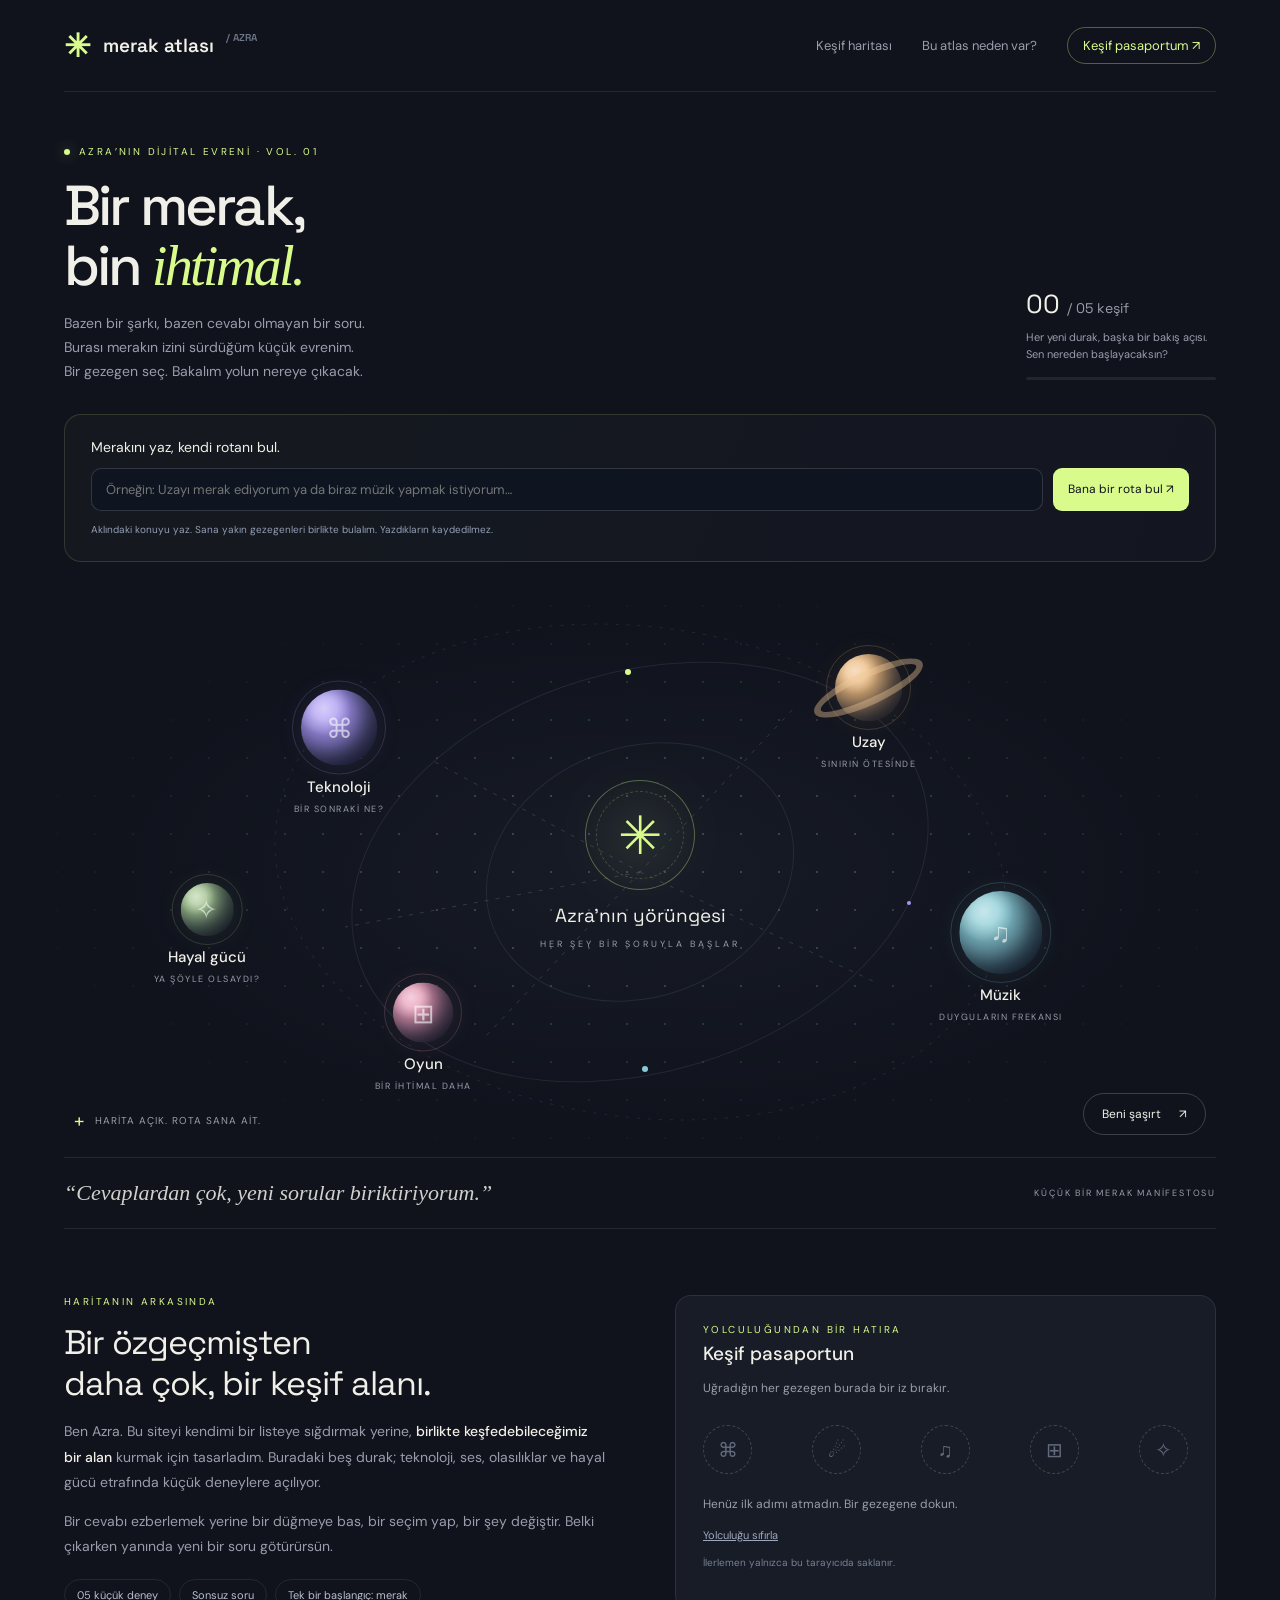
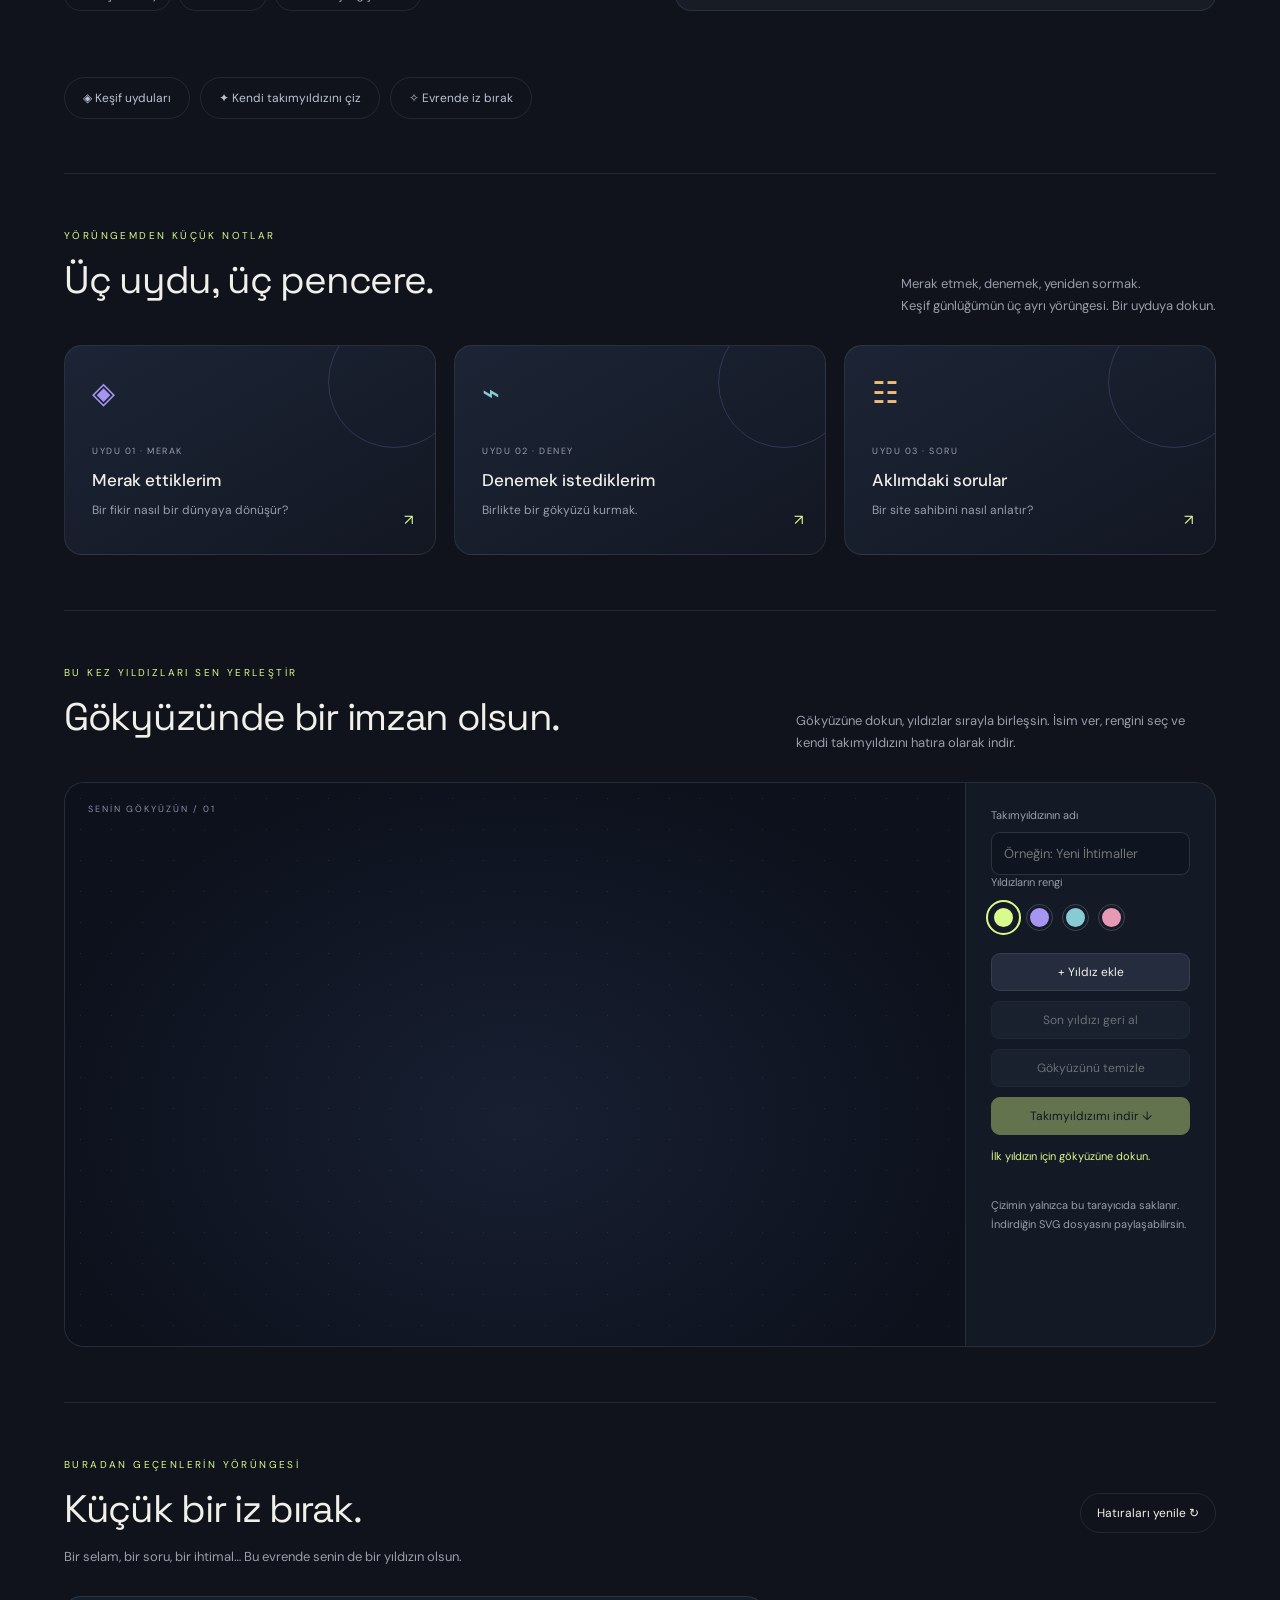
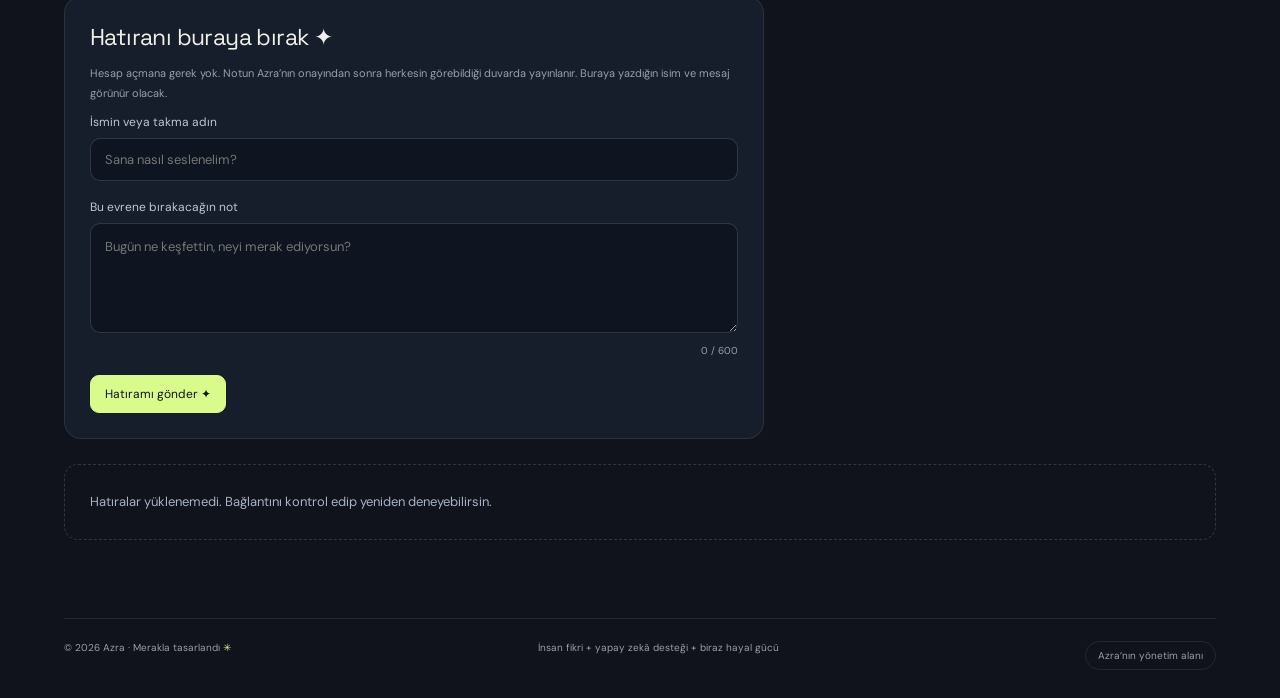
==== commit 94e7f283: "Open discovery notes on a dedicated page" ====
--- a/index.html
+++ b/index.html
@@ -15,7 +15,7 @@
 <header><a href="#" class="brand" aria-label="Merak Atlası ana sayfa"><span class="spark">✳</span> merak atlası<span style="color:#6f778b;font-size:10px;align-self:flex-start;margin-top:5px">/ AZRA</span></a><nav class="nav" aria-label="Ana menü"><a href="#harita">Keşif haritası</a><a href="#hikaye">Bu atlas neden var?</a><a class="pill" href="#pasaport">Keşif pasaportum ↗</a></nav></header>
 <main>
 <section class="intro"><div><div class="eyebrow"><span class="dot"></span> AZRA’NIN DİJİTAL EVRENİ · VOL. 01</div><h1>Bir merak,<br>bin <span>ihtimal.</span></h1><p>Bazen bir şarkı, bazen cevabı olmayan bir soru.<br>Burası merakın izini sürdüğüm küçük evrenim.<br>Bir gezegen seç. Bakalım yolun nereye çıkacak.</p></div><div class="intro-right"><div class="count"><span id="count">00</span> <small>/ 05 keşif</small></div><div class="small">Her yeni durak, başka bir bakış açısı.<br>Sen nereden başlayacaksın?</div><div class="progress" role="progressbar" aria-label="Keşif ilerlemesi" aria-valuemin="0" aria-valuemax="5" aria-valuenow="0"><i id="progress"></i></div></div></section>
-<section class="atlas-compass" aria-label="Merakına göre keşif rotası"><div id="compass-inline"></div><p class="privacy-note">Aklındaki konuyu yaz. Sana yakın gezegenleri birlikte bulalım. Yazdıkların kaydedilmez.</p></section>
+<section class="atlas-compass" id="pusula" aria-label="Merakına göre keşif rotası"><div id="compass-inline"></div><p class="privacy-note">Aklındaki konuyu yaz. Sana yakın gezegenleri birlikte bulalım. Yazdıkların kaydedilmez.</p></section>
 <section class="map-wrap" id="harita" aria-label="Etkileşimli merak haritası"><div class="map"><div class="grid"></div><svg class="orbits" viewBox="0 0 770 510" aria-hidden="true"><ellipse class="orbit" cx="385" cy="255" rx="157" ry="125" transform="rotate(-20 385 255)"/><ellipse class="orbit" cx="385" cy="255" rx="295" ry="200" transform="rotate(-17 385 255)"/><ellipse class="orbit dashed" cx="385" cy="255" rx="367" ry="245" transform="rotate(8 385 255)"/><path class="connections" d="M180 145L385 255L540 90M385 255L620 365M385 255L230 420M385 255L90 310"/><circle cx="373" cy="55" r="3" fill="#d9fb8b"/><circle cx="654" cy="286" r="2" fill="#a795f2"/><circle cx="390" cy="452" r="3" fill="#87cbd4"/></svg><div class="center"><div class="core"><span>✳</span></div><p>Azra’nın yörüngesi</p><small>Her şey bir soruyla başlar</small></div>
 <button class="planet tech" data-topic="tech" aria-label="Teknoloji gezegenini keşfet"><span class="sphere">⌘</span><span class="label">Teknoloji</span><span class="sub">Bir sonraki ne?</span></button>
 <button class="planet cosmos" data-topic="cosmos" aria-label="Uzay gezegenini keşfet"><span class="sphere"><span class="ring"></span></span><span class="label">Uzay</span><span class="sub">Sınırın ötesinde</span></button>
@@ -27,9 +27,9 @@
 <section class="about" id="hikaye"><div><div class="eyebrow">HARİTANIN ARKASINDA</div><h2>Bir özgeçmişten<br>daha çok, bir keşif alanı.</h2><p>Ben Azra. Bu siteyi kendimi bir listeye sığdırmak yerine, <strong>birlikte keşfedebileceğimiz bir alan</strong> kurmak için tasarladım. Buradaki beş durak; teknoloji, ses, olasılıklar ve hayal gücü etrafında küçük deneylere açılıyor.</p><p>Bir cevabı ezberlemek yerine bir düğmeye bas, bir seçim yap, bir şey değiştir. Belki çıkarken yanında yeni bir soru götürürsün.</p><div class="tags"><span>05 küçük deney</span><span>Sonsuz soru</span><span>Tek bir başlangıç: merak</span></div></div><aside class="passport" id="pasaport"><div class="eyebrow">YOLCULUĞUNDAN BİR HATIRA</div><h3>Keşif pasaportun</h3><p>Uğradığın her gezegen burada bir iz bırakır.</p><div class="stamps" aria-label="Keşfedilen gezegenler"><span class="stamp" data-stamp="tech" title="Teknoloji">⌘</span><span class="stamp" data-stamp="cosmos" title="Uzay">☄</span><span class="stamp" data-stamp="music" title="Müzik">♫</span><span class="stamp" data-stamp="play" title="Oyun">⊞</span><span class="stamp" data-stamp="create" title="Hayal gücü">✧</span></div><p id="passport-text" aria-live="polite">Henüz ilk adımı atmadın. Bir gezegene dokun.</p><button class="reset" id="reset">Yolculuğu sıfırla</button><p style="font-size:10px;color:#778196">İlerlemen yalnızca bu tarayıcıda saklanır.</p></aside></section>
 <div class="journey-tools" aria-label="Yeni keşif alanları"><a href="#uydular">◈ Keşif uyduları</a><a href="#takimyildizi">✦ Kendi takımyıldızını çiz</a><a href="#hatiralar">✧ Evrende iz bırak</a></div>
 <section class="new-section" id="uydular"><div class="section-heading"><div><div class="eyebrow">YÖRÜNGEMDEN KÜÇÜK NOTLAR</div><h2>Üç uydu, üç pencere.</h2></div><p>Merak etmek, denemek, yeniden sormak.<br>Keşif günlüğümün üç ayrı yörüngesi. Bir uyduya dokun.</p></div><div class="satellite-grid">
-<button class="satellite-card" data-journal="curiosity"><span class="satellite-icon">◈</span><small>UYDU 01 · MERAK</small><h3>Merak ettiklerim</h3><p>Bir fikir nasıl bir dünyaya dönüşür?</p><span class="arrow">↗</span></button>
-<button class="satellite-card" data-journal="try" style="--sat-color:#87cbd4"><span class="satellite-icon">⌁</span><small>UYDU 02 · DENEY</small><h3>Denemek istediklerim</h3><p>Birlikte bir gökyüzü kurmak.</p><span class="arrow">↗</span></button>
-<button class="satellite-card" data-journal="questions" style="--sat-color:#eeb97b"><span class="satellite-icon">☷</span><small>UYDU 03 · SORU</small><h3>Aklımdaki sorular</h3><p>Bir site sahibini nasıl anlatır?</p><span class="arrow">↗</span></button></div></section>
+<a class="satellite-card" data-journal="curiosity" href="./notlar.html?kategori=curiosity"><span class="satellite-icon">◈</span><small>UYDU 01 · MERAK</small><h3>Merak ettiklerim</h3><p>Bir fikir nasıl bir dünyaya dönüşür?</p><span class="arrow">↗</span></a>
+<a class="satellite-card" data-journal="try" href="./notlar.html?kategori=try" style="--sat-color:#87cbd4"><span class="satellite-icon">⌁</span><small>UYDU 02 · DENEY</small><h3>Denemek istediklerim</h3><p>Birlikte bir gökyüzü kurmak.</p><span class="arrow">↗</span></a>
+<a class="satellite-card" data-journal="questions" href="./notlar.html?kategori=questions" style="--sat-color:#eeb97b"><span class="satellite-icon">☷</span><small>UYDU 03 · SORU</small><h3>Aklımdaki sorular</h3><p>Bir site sahibini nasıl anlatır?</p><span class="arrow">↗</span></a></div></section>
 <section class="new-section" id="takimyildizi"><div class="section-heading"><div><div class="eyebrow">BU KEZ YILDIZLARI SEN YERLEŞTİR</div><h2>Gökyüzünde bir imzan olsun.</h2></div><p>Gökyüzüne dokun, yıldızlar sırayla birleşsin. İsim ver, rengini seç ve kendi takımyıldızını hatıra olarak indir.</p></div><div class="constellation-layout"><div class="sky-editor"><span class="sky-caption">SENİN GÖKYÜZÜN / 01</span><svg id="constellation" viewBox="0 0 600 360" role="img" aria-label="Takımyıldızı çizim alanı. Yıldız eklemek için dokun veya yanındaki Yıldız ekle düğmesini kullan."></svg></div><div class="sky-controls"><div class="name-field"><label for="sky-name">Takımyıldızının adı</label><input id="sky-name" maxlength="40" placeholder="Örneğin: Yeni İhtimaller" autocomplete="off"></div><div class="color-field"><label>Yıldızların rengi</label><div class="sky-colors" role="group" aria-label="Yıldız rengi"><button aria-label="Limon yeşili" aria-pressed="true" style="--swatch:#d9fb8b" data-star-color="#d9fb8b"></button><button aria-label="Lavanta" aria-pressed="false" style="--swatch:#a795f2" data-star-color="#a795f2"></button><button aria-label="Buz mavisi" aria-pressed="false" style="--swatch:#87cbd4" data-star-color="#87cbd4"></button><button aria-label="Gül pembesi" aria-pressed="false" style="--swatch:#e699b5" data-star-color="#e699b5"></button></div></div><button class="action" id="sky-add">+ Yıldız ekle</button><button class="action" id="sky-undo">Son yıldızı geri al</button><button class="action" id="sky-clear">Gökyüzünü temizle</button><button class="action primary" id="sky-download">Takımyıldızımı indir ↓</button><div class="sky-status" id="sky-status" aria-live="polite"></div><p>Çizimin yalnızca bu tarayıcıda saklanır. İndirdiğin SVG dosyasını paylaşabilirsin.</p></div></div></section>
 <section class="new-section" id="hatiralar"><div class="section-heading guestbook-heading"><div><div class="eyebrow">BURADAN GEÇENLERİN YÖRÜNGESİ</div><h2>Küçük bir iz bırak.</h2><p>Bir selam, bir soru, bir ihtimal… Bu evrende senin de bir yıldızın olsun.</p></div><div class="guestbook-actions"><button id="guestbook-refresh">Hatıraları yenile ↻</button></div></div><form class="atlas-form memory-compose" id="memory-form"><h3>Hatıranı buraya bırak ✦</h3><p class="guestbook-info">Hesap açmana gerek yok. Notun Azra’nın onayından sonra herkesin görebildiği duvarda yayınlanır. Buraya yazdığın isim ve mesaj görünür olacak.</p><div class="field"><label for="memory-name">İsmin veya takma adın</label><input id="memory-name" maxlength="40" required autocomplete="nickname" placeholder="Sana nasıl seslenelim?"></div><div class="field"><label for="memory-message">Bu evrene bırakacağın not</label><textarea id="memory-message" minlength="3" maxlength="600" required placeholder="Bugün ne keşfettin, neyi merak ediyorsun?"></textarea><div class="char-counter" id="memory-counter">0 / 600</div></div><div class="honeypot" aria-hidden="true"><label for="memory-website">Bu alanı boş bırak</label><input id="memory-website" tabindex="-1" autocomplete="off"></div><button class="action primary" id="memory-send" type="submit">Hatıramı gönder ✦</button><p class="form-status" id="memory-status" role="status"></p></form><div class="guestbook-state" id="guestbook-state" role="status">Hatıra duvarı keşfe hazır.</div><div class="guestbook-grid" id="guestbook-grid" aria-label="Ziyaretçi hatıraları"></div></section>
 </main><footer><span>© <span id="year">2026</span> Azra · Merakla tasarlandı <span class="footer-spark">✳</span></span><span>İnsan fikri + yapay zekâ desteği + biraz hayal gücü</span><button type="button" class="owner-trigger" id="owner-open">Azra’nın yönetim alanı</button></footer>
@@ -67,7 +67,7 @@
 async function playSound(mood){stopSound();const Ctx=window.AudioContext||window.webkitAudioContext;if(!Ctx){$('#music-result').textContent='Bu tarayıcı ses deneyini desteklemiyor.';return;}try{audioCtx=new Ctx();await audioCtx.resume();const config={calm:[[261.63,329.63,392],.65,'Sakinlik: yavaş ve yumuşak bir üçlü.'],focus:[[220,261.63,329.63],.4,'Odak: düzenli, sade, tekrarsız.'],bright:[[392,493.88,587.33],.24,'Enerji: biraz daha hızlı, biraz daha parlak.']}[mood];const base=audioCtx.currentTime;config[0].forEach((f,i)=>{const o=audioCtx.createOscillator(),g=audioCtx.createGain(),t=base+i*config[1];o.type='sine';o.frequency.value=f;g.gain.setValueAtTime(0,t);g.gain.linearRampToValueAtTime(.11,t+.04);g.gain.exponentialRampToValueAtTime(.001,t+config[1]+.6);o.connect(g);g.connect(audioCtx.destination);o.start(t);o.stop(t+config[1]+.65);soundNodes.push(o);});$('.visualizer').classList.add('active');$('#music-result').textContent=config[2];soundTimer=setTimeout(()=>stopSound(),(config[1]*3+.7)*1000);}catch{$('#music-result').textContent='Ses başlatılamadı. Başka bir ruh hâliyle yeniden deneyebilirsin.';}}
 function newGame(){clearTimeout(gameTimer);let cards=['✳','✳','☾','☾','♫','♫'];for(let i=cards.length-1;i>0;i--){const j=Math.floor(Math.random()*(i+1));[cards[i],cards[j]]=[cards[j],cards[i]];}let first=null,locked=false,pairs=0,moves=0;$('#memory').replaceChildren();$('#game-result').textContent='İlk iki kartını seç.';cards.forEach((icon,i)=>{const b=document.createElement('button');b.textContent='·';b.setAttribute('aria-label',(i+1)+'. kapalı kart');b.addEventListener('click',()=>{if(locked||b.disabled||first===b)return;b.textContent=icon;b.setAttribute('aria-label',icon+' kartı');if(!first){first=b;return;}moves++;const prev=first;first=null;if(prev.textContent===icon){b.disabled=prev.disabled=true;b.style.color=prev.style.color='var(--lime)';pairs++;$('#game-result').textContent=pairs===3?'Tamamlandı! '+moves+' denemede tüm eşleri buldun. ✳':pairs+'/3 eş bulundu · '+moves+' deneme';}else{locked=true;$('#game-result').textContent=moves+' deneme. Bir daha bak, bir daha dene.';gameTimer=setTimeout(()=>{b.textContent=prev.textContent='·';b.setAttribute('aria-label',(i+1)+'. kapalı kart');prev.setAttribute('aria-label','Kapalı kart');locked=false;},800);}});$('#memory').append(b);});}
 $('#year').textContent=new Date().getFullYear();update();
-</script><script src="./atlas-config.js?v=4"></script><script src="./routing.js?v=4"></script><script src="./explore.js?v=4"></script><script src="./community.js?v=4"></script></body></html>
+</script><script src="./atlas-config.js?v=4"></script><script src="./routing.js?v=5"></script><script src="./explore.js?v=4"></script><script src="./community.js?v=5"></script></body></html>
 
 
 
